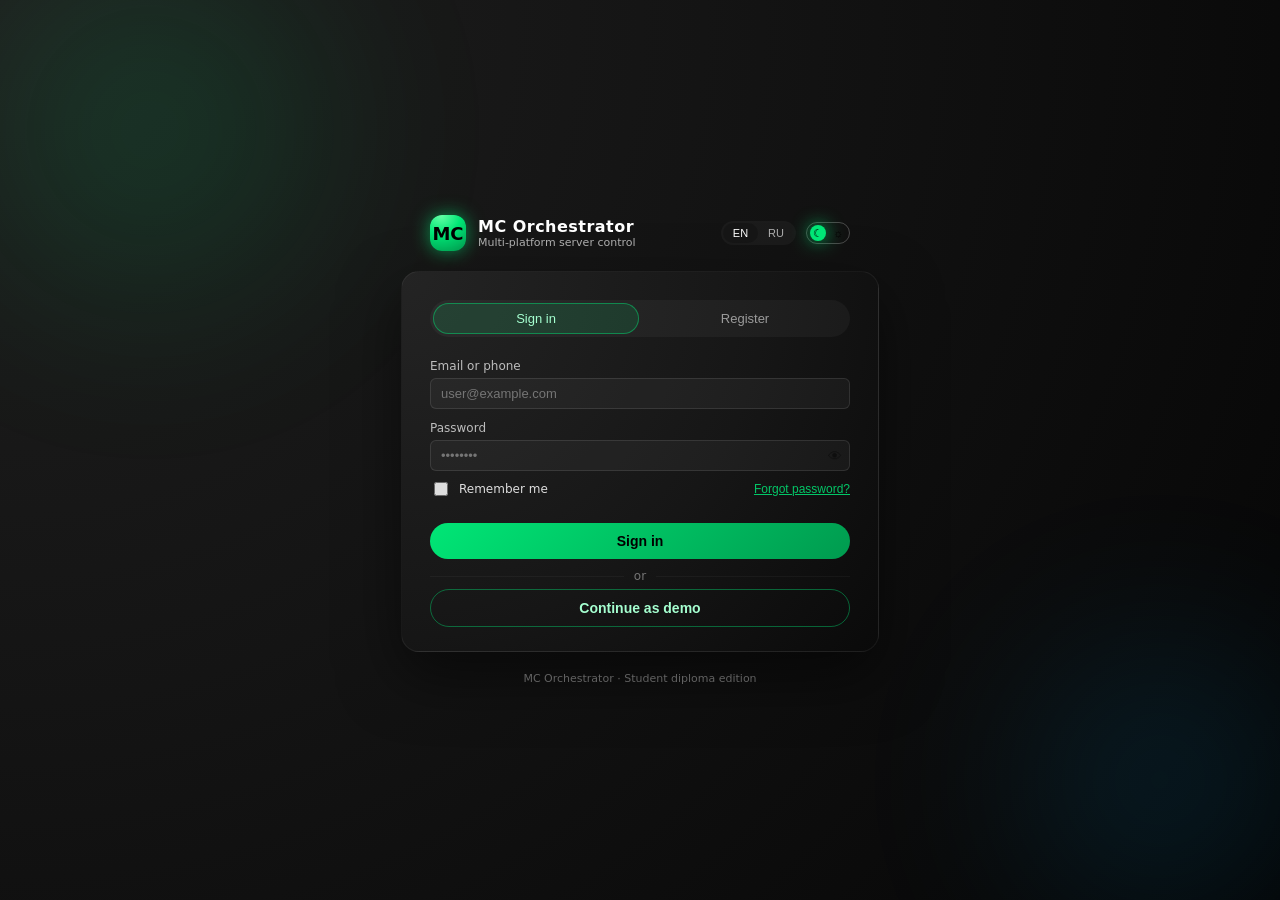
==== auth.html @ 7a01613b "upd" ====
<!DOCTYPE html>
<html lang="en">
<head>
  <meta charset="UTF-8" />
  <title>MC Orchestrator — Auth</title>
  <link rel="stylesheet" href="assets/css/styles.css" />
  <link rel="stylesheet" href="assets/css/auth.css" />
</head>
<body data-theme="dark">

  <div class="auth-bg">
    <div class="auth-glow auth-glow--1"></div>
    <div class="auth-glow auth-glow--2"></div>
  </div>

  <div class="auth-shell">

    <!-- Header -->
    <div class="auth-header">
      <div class="logo-pill">MC</div>
      <div>
        <div class="project-name">MC Orchestrator</div>
        <div class="project-subtitle">Multi-platform server control</div>
      </div>
      <div class="auth-header-actions">
        <div class="lang-toggle">
          <button class="lang-btn active" data-lang-select="en">EN</button>
          <button class="lang-btn" data-lang-select="ru">RU</button>
        </div>
        <button class="theme-switch" id="themeSwitch" type="button">
          <div class="theme-thumb"></div>
          <div class="theme-icons"><span>☾</span><span>☼</span></div>
        </button>
      </div>
    </div>

    <!-- Card -->
    <div class="auth-card">

      <!-- Tabs -->
      <div class="auth-tabs">
        <button class="auth-tab active" data-tab="login" data-i18n="auth.login">Sign in</button>
        <button class="auth-tab" data-tab="register" data-i18n="auth.register">Register</button>
      </div>

      <!-- LOGIN -->
      <div class="auth-form active" id="tab-login">
        <div class="form-group">
          <label data-i18n="auth.emailOrPhone">Email or phone</label>
          <input id="l-identity" type="text" placeholder="user@example.com" autocomplete="username" />
        </div>
        <div class="form-group">
          <label data-i18n="auth.password">Password</label>
          <div class="input-eye-wrap">
            <input id="l-password" type="password" placeholder="••••••••" autocomplete="current-password" />
            <button class="eye-btn" type="button" data-target="l-password" style="opacity:0.45">👁</button>
          </div>
        </div>
        <div class="auth-row">
          <label class="check-option">
            <input type="checkbox" id="l-remember" />
            <span data-i18n="auth.rememberMe">Remember me</span>
          </label>
          <button class="auth-link" id="btn-forgot" data-i18n="auth.forgot">Forgot password?</button>
        </div>
        <button class="btn-auth" id="btn-login" data-i18n="auth.signIn">Sign in</button>
        <div class="auth-divider"><span data-i18n="auth.or">or</span></div>
        <button class="btn-auth btn-auth--outline" id="btn-demo" data-i18n="auth.demo">Continue as demo</button>
      </div>

      <!-- REGISTER -->
      <div class="auth-form" id="tab-register">
        <div class="auth-method-toggle">
          <button class="method-btn active" data-method="email" data-i18n="auth.byEmail">Email</button>
          <button class="method-btn" data-method="phone" data-i18n="auth.byPhone">Phone</button>
        </div>

        <div class="form-group" id="reg-email-group">
          <label data-i18n="auth.email">Email</label>
          <input id="r-email" type="email" placeholder="user@example.com" />
        </div>
        <div class="form-group" id="reg-phone-group" style="display:none">
          <label data-i18n="auth.phone">Phone number</label>
          <div class="phone-wrap">
            <select id="r-phone-code">
              <option value="+7">🇷🇺 +7</option>
              <option value="+1">🇺🇸 +1</option>
              <option value="+49">🇩🇪 +49</option>
              <option value="+44">🇬🇧 +44</option>
              <option value="+380">🇺🇦 +380</option>
            </select>
            <input id="r-phone" type="tel" placeholder="999 123 45 67" />
          </div>
        </div>

        <div class="form-group">
          <label data-i18n="auth.username">Username</label>
          <input id="r-username" type="text" placeholder="admin" />
        </div>
        <div class="form-group">
          <label data-i18n="auth.password">Password</label>
          <div class="input-eye-wrap">
            <input id="r-password" type="password" placeholder="••••••••" />
            <button class="eye-btn" type="button" data-target="r-password" style="opacity:0.45">👁</button>
          </div>
          <div class="password-strength" id="pwd-strength">
            <div class="strength-bar"><div class="strength-fill" id="strength-fill"></div></div>
            <span class="strength-label" id="strength-label"></span>
          </div>
        </div>
        <div class="form-group">
          <label data-i18n="auth.confirmPassword">Confirm password</label>
          <div class="input-eye-wrap">
            <input id="r-password2" type="password" placeholder="••••••••" />
            <button class="eye-btn" type="button" data-target="r-password2" style="opacity:0.45">👁</button>
          </div>
        </div>

        <button class="btn-auth" id="btn-send-code" data-i18n="auth.sendCode">Send confirmation code</button>
      </div>

      <!-- CONFIRM CODE (step 2) -->
      <div class="auth-form" id="tab-confirm">
        <div class="confirm-icon">✉️</div>
        <div class="confirm-hint" id="confirm-hint-text"></div>
        <div class="code-inputs" id="code-inputs">
          <input class="code-cell" type="text" maxlength="1" />
          <input class="code-cell" type="text" maxlength="1" />
          <input class="code-cell" type="text" maxlength="1" />
          <input class="code-cell" type="text" maxlength="1" />
          <input class="code-cell" type="text" maxlength="1" />
          <input class="code-cell" type="text" maxlength="1" />
        </div>
        <button class="btn-auth" id="btn-verify" data-i18n="auth.verify">Confirm</button>
        <div class="resend-row">
          <span class="resend-timer" id="resend-timer"></span>
          <button class="auth-link" id="btn-resend" style="display:none" data-i18n="auth.resend">Resend code</button>
        </div>
        <button class="auth-link" id="btn-back-register" data-i18n="auth.back">← Back</button>
      </div>

      <!-- FORGOT PASSWORD -->
      <div class="auth-form" id="tab-forgot">
        <div class="form-group">
          <label data-i18n="auth.emailOrPhone">Email or phone</label>
          <input id="f-identity" type="text" placeholder="user@example.com" />
        </div>
        <button class="btn-auth" id="btn-reset" data-i18n="auth.sendReset">Send reset link</button>
        <button class="auth-link" id="btn-back-login" data-i18n="auth.back">← Back</button>
      </div>

    </div>

    <div class="auth-footer" data-i18n="auth.footer">MC Orchestrator · Student diploma edition</div>
  </div>

  <div id="toast-container"></div>

  <script src="assets/js/i18n.js"></script>
  <script src="assets/js/toast.js"></script>
  <script src="assets/js/auth.js"></script>
</body>
</html>
---- assets/css/styles.css ----
:root {
  --dark-bg: #141414;
  --dark-bg-secondary: #222222;
  --dark-bg-tertiary: #333333;
  --dark-text: #ffffff;
  --dark-text-secondary: #bbbbbb;
  --accent-green: #00e676;
  --light-bg: #f5f5f5;
  --light-bg-secondary: #ffffff;
  --light-bg-tertiary: #eeeeee;
  --light-text: #1a1a1a;
  --light-text-secondary: #666666;
  --radius-lg: 14px;
  --radius-md: 10px;
  --radius-sm: 6px;
  --shadow-soft: 0 18px 45px rgba(0,0,0,0.35);
  --transition-fast: 0.18s ease-out;
}

body[data-theme="dark"] {
  background: radial-gradient(circle at top left, #1f1f1f 0, #141414 45%, #050505 100%);
  color: var(--dark-text);
}
body[data-theme="light"] {
  background: radial-gradient(circle at top left, #ffffff 0, #f5f5f5 50%, #e4e4e4 100%);
  color: var(--light-text);
}
body {
  margin: 0;
  font-family: system-ui, -apple-system, BlinkMacSystemFont, "Segoe UI", sans-serif;
  min-height: 100vh;
  display: flex;
}

.app-shell { display: flex; width: 100%; min-height: 100vh; }

.sidebar {
  width: 260px; flex-shrink: 0;
  backdrop-filter: blur(18px);
  border-right: 1px solid rgba(255,255,255,0.06);
  display: flex; flex-direction: column;
}
body[data-theme="dark"] .sidebar { background: linear-gradient(180deg, rgba(20,20,20,0.96), rgba(8,8,8,0.98)); }
body[data-theme="light"] .sidebar { background: linear-gradient(180deg, #ffffff, #f5f5f5); border-right-color: rgba(0,0,0,0.06); }

.sidebar-header { padding: 18px 22px; display: flex; align-items: center; gap: 12px; }
.logo-pill {
  width: 36px; height: 36px; border-radius: 12px;
  display: inline-flex; align-items: center; justify-content: center;
  background: radial-gradient(circle at 30% 0, #66ffa6 0, var(--accent-green) 45%, #009b4f 100%);
  box-shadow: 0 0 18px rgba(0,230,118,0.6);
  color: #000; font-weight: 800; font-size: 18px;
}
.project-name { font-weight: 600; font-size: 16px; letter-spacing: 0.03em; }
.project-subtitle { font-size: 11px; opacity: 0.65; }

.sidebar-nav { padding: 6px 10px 16px; flex: 1; overflow-y: auto; }
.nav-section-title { font-size: 11px; text-transform: uppercase; opacity: 0.5; padding: 8px 10px; }
.nav-list { list-style: none; padding: 0; margin: 0; }
.nav-item { margin-bottom: 4px; }
.nav-link {
  display: flex; align-items: center; gap: 10px;
  padding: 9px 10px; border-radius: 999px;
  border: 1px solid transparent; font-size: 13px;
  text-decoration: none; cursor: pointer; background: transparent;
  width: 100%;
  transition: background var(--transition-fast), border-color var(--transition-fast), transform var(--transition-fast);
}
body[data-theme="dark"] .nav-link { color: var(--dark-text-secondary); }
body[data-theme="light"] .nav-link { color: var(--light-text-secondary); }
.nav-link-icon {
  width: 22px; height: 22px; border-radius: 999px;
  display: inline-flex; align-items: center; justify-content: center; font-size: 13px;
}
body[data-theme="dark"] .nav-link-icon { background: rgba(255,255,255,0.05); }
body[data-theme="light"] .nav-link-icon { background: rgba(0,0,0,0.04); }
.nav-link:hover { transform: translateY(-1px); border-color: rgba(255,255,255,0.08); }
body[data-theme="light"] .nav-link:hover { border-color: rgba(0,0,0,0.08); }
.nav-link.active {
  background: rgba(0,230,118,0.08); border-color: rgba(0,230,118,0.55);
  box-shadow: 0 0 22px rgba(0,230,118,0.28); color: #eafff4;
}
.nav-link.active .nav-link-icon {
  background: radial-gradient(circle at 30% 0, #66ffa6 0, var(--accent-green) 70%);
  color: #000;
}

.sidebar-footer { padding: 10px 16px 16px; border-top: 1px solid rgba(255,255,255,0.04); }
body[data-theme="light"] .sidebar-footer { border-top-color: rgba(0,0,0,0.05); }
.sidebar-badge {
  font-size: 11px; padding: 4px 9px; border-radius: 999px;
  border: 1px solid rgba(255,255,255,0.08);
  display: inline-flex; align-items: center; gap: 6px; opacity: 0.85;
}
.sidebar-badge-dot {
  width: 8px; height: 8px; border-radius: 999px;
  background: var(--accent-green); box-shadow: 0 0 10px rgba(0,230,118,0.8);
}

.main-panel { flex: 1; display: flex; flex-direction: column; padding: 16px 20px; }

.topbar { display: flex; align-items: center; justify-content: space-between; gap: 14px; margin-bottom: 16px; }
.topbar-left { display: flex; flex-direction: column; gap: 4px; }
.topbar-title { font-size: 20px; font-weight: 600; }
.topbar-subtitle { font-size: 13px; opacity: 0.6; }
.topbar-actions { display: flex; align-items: center; gap: 10px; }

.chip { font-size: 12px; border-radius: 999px; padding: 4px 10px; border: 1px solid rgba(255,255,255,0.08); opacity: 0.8; }
body[data-theme="light"] .chip { border-color: rgba(0,0,0,0.08); }

.toggle-group { display: flex; align-items: center; gap: 8px; }
.lang-toggle { display: inline-flex; border-radius: 999px; padding: 2px; background: rgba(255,255,255,0.04); }
body[data-theme="light"] .lang-toggle { background: rgba(0,0,0,0.04); }
.lang-btn {
  border: none; background: transparent; border-radius: 999px;
  padding: 4px 10px; font-size: 11px; cursor: pointer;
  opacity: 0.65; transition: background var(--transition-fast), opacity var(--transition-fast), color var(--transition-fast);
}
.lang-btn.active { background: rgba(0,0,0,0.18); opacity: 1; color: #ffffff; }
body[data-theme="light"] .lang-btn.active { background: #ffffff; color: #000000; }

.theme-switch {
  position: relative; width: 44px; height: 22px; border-radius: 999px;
  border: 1px solid rgba(255,255,255,0.24); cursor: pointer;
  display: inline-flex; align-items: center; padding: 3px; background: transparent;
}
body[data-theme="light"] .theme-switch { border-color: rgba(0,0,0,0.18); }
.theme-thumb {
  width: 16px; height: 16px; border-radius: 999px;
  background: var(--accent-green); box-shadow: 0 0 18px rgba(0,230,118,0.9);
  transform: translateX(0); transition: transform var(--transition-fast);
}
body[data-theme="light"] .theme-thumb { transform: translateX(18px); }
.theme-icons {
  position: absolute; inset: 0;
  display: flex; justify-content: space-between; align-items: center;
  padding-inline: 6px; font-size: 11px; pointer-events: none;
}

.content { flex: 1; display: flex; flex-direction: column; gap: 16px; }

.view { display: none; }
.view.active { display: block; }

.card-grid { display: grid; grid-template-columns: repeat(auto-fit, minmax(220px, 1fr)); gap: 14px; }
.card {
  border-radius: var(--radius-lg); padding: 14px 14px 12px;
  box-shadow: var(--shadow-soft); position: relative; overflow: hidden;
}
body[data-theme="dark"] .card {
  background: radial-gradient(circle at top left, #262626 0, #141414 60%, #080808 100%);
  border: 1px solid rgba(255,255,255,0.03);
}
body[data-theme="light"] .card { background: #ffffff; border: 1px solid rgba(0,0,0,0.06); }

.card-header { display: flex; align-items: center; justify-content: space-between; margin-bottom: 6px; }
.card-title { font-size: 13px; opacity: 0.85; }
.card-kpi { font-size: 22px; font-weight: 600; }
.card-kpi-sub { font-size: 11px; opacity: 0.65; }
.card-footer { margin-top: 8px; font-size: 11px; opacity: 0.6; }

.badge-pill {
  font-size: 11px; border-radius: 999px; padding: 2px 8px;
  background: rgba(0,230,118,0.12); border: 1px solid rgba(0,230,118,0.6); color: #a5ffd0;
  cursor: pointer;
}
.badge-pill:hover { background: rgba(0,230,118,0.22); }

.table-card { margin-top: 4px; }
.table { width: 100%; border-collapse: collapse; font-size: 12px; }
.table th, .table td { padding: 7px 6px; text-align: left; }
.table th { opacity: 0.7; font-weight: 500; border-bottom: 1px solid rgba(255,255,255,0.08); }
body[data-theme="light"] .table th { border-bottom-color: rgba(0,0,0,0.06); }
.table tr:nth-child(even) { background: rgba(255,255,255,0.03); }
body[data-theme="light"] .table tr:nth-child(even) { background: rgba(0,0,0,0.02); }

.status-pill { display: inline-flex; align-items: center; gap: 6px; padding: 2px 8px; border-radius: 999px; font-size: 11px; }
.status-online { background: rgba(0,230,118,0.16); color: #caffea; }
.status-offline { background: rgba(255,255,255,0.04); opacity: 0.7; }

.action-btn {
  border: 1px solid transparent; border-radius: 999px;
  padding: 3px 10px; font-size: 11px; cursor: pointer;
  transition: background var(--transition-fast), transform var(--transition-fast);
  margin-right: 4px;
}
.action-btn:hover { transform: translateY(-1px); }
.action-btn--start  { background: rgba(0,230,118,0.12); border-color: rgba(0,230,118,0.5); color: #a5ffd0; }
.action-btn--start:hover { background: rgba(0,230,118,0.24); }
.action-btn--stop   { background: rgba(255,80,80,0.12); border-color: rgba(255,80,80,0.5); color: #ffb3b3; }
.action-btn--stop:hover { background: rgba(255,80,80,0.24); }
.action-btn--backup { background: rgba(255,255,255,0.04); border-color: rgba(255,255,255,0.12); }
body[data-theme="dark"] .action-btn--backup { color: #bbbbbb; }
body[data-theme="light"] .action-btn--backup { color: #555555; border-color: rgba(0,0,0,0.12); }
.action-btn:disabled { opacity: 0.4; cursor: not-allowed; }

/* Modal */
.modal-overlay {
  display: none; position: fixed; inset: 0;
  background: rgba(0,0,0,0.6); backdrop-filter: blur(4px);
  align-items: center; justify-content: center; z-index: 100;
}
.modal-overlay.active { display: flex; }
.modal {
  width: 360px; border-radius: var(--radius-lg);
  padding: 22px 24px; box-shadow: var(--shadow-soft);
}
body[data-theme="dark"] .modal { background: #1c1c1c; border: 1px solid rgba(255,255,255,0.07); color: #fff; }
body[data-theme="light"] .modal { background: #ffffff; border: 1px solid rgba(0,0,0,0.08); color: #1a1a1a; }
.modal-title { font-size: 16px; font-weight: 600; margin-bottom: 16px; }
.form-group { display: flex; flex-direction: column; gap: 5px; margin-bottom: 12px; }
.form-group label { font-size: 12px; opacity: 0.7; }
.form-group input, .form-group select {
  border-radius: var(--radius-sm); border: 1px solid rgba(255,255,255,0.1);
  background: rgba(255,255,255,0.04); color: inherit;
  padding: 7px 10px; font-size: 13px; outline: none;
  transition: border-color var(--transition-fast);
}
body[data-theme="light"] .form-group input,
body[data-theme="light"] .form-group select {
  background: #f5f5f5; border-color: rgba(0,0,0,0.1); color: #1a1a1a;
}
.form-group input:focus, .form-group select:focus { border-color: var(--accent-green); }
.modal-actions { display: flex; justify-content: flex-end; gap: 8px; margin-top: 16px; }
.btn-cancel {
  border: 1px solid rgba(255,255,255,0.1); background: transparent;
  border-radius: 999px; padding: 6px 16px; font-size: 12px; cursor: pointer; color: inherit;
}
body[data-theme="light"] .btn-cancel { border-color: rgba(0,0,0,0.1); }
.btn-create {
  border: none; background: var(--accent-green); color: #000;
  border-radius: 999px; padding: 6px 16px; font-size: 12px; cursor: pointer; font-weight: 600;
  transition: opacity var(--transition-fast);
}
.btn-create:hover { opacity: 0.85; }
.btn-create:disabled { opacity: 0.4; cursor: not-allowed; }

/* Toast */
#toast-container {
  position: fixed; bottom: 22px; right: 22px;
  display: flex; flex-direction: column; gap: 8px; z-index: 200;
}
.toast {
  display: flex; align-items: center; gap: 8px;
  padding: 10px 16px; border-radius: var(--radius-md);
  font-size: 13px; box-shadow: 0 4px 20px rgba(0,0,0,0.4);
  opacity: 0; transform: translateY(10px);
  transition: opacity 0.22s ease, transform 0.22s ease;
  min-width: 220px;
}
.toast--visible { opacity: 1; transform: translateY(0); }
.toast--success { background: rgba(0,230,118,0.15); border: 1px solid rgba(0,230,118,0.5); color: #caffea; }
.toast--info    { background: rgba(80,160,255,0.15); border: 1px solid rgba(80,160,255,0.5); color: #b3d4ff; }
.toast--error   { background: rgba(255,80,80,0.15);  border: 1px solid rgba(255,80,80,0.5);  color: #ffb3b3; }
.toast-icon { font-size: 14px; }

@media (max-width: 860px) {
  .sidebar { display: none; }
  .main-panel { padding: 12px; }
}

body[data-theme="dark"] .action-btn--start,
body[data-theme="dark"] .action-btn--stop,
body[data-theme="dark"] .action-btn--backup,
body[data-theme="dark"] .badge-pill,
body[data-theme="dark"] .status-pill,
body[data-theme="dark"] .lang-btn {
  color: #ffffff;
}

body[data-theme="light"] .action-btn--start,
body[data-theme="light"] .action-btn--stop,
body[data-theme="light"] .action-btn--backup,
body[data-theme="light"] .badge-pill,
body[data-theme="light"] .status-pill,
body[data-theme="light"] .lang-btn {
  color: #1a1a1a;
}

body[data-theme="light"] .status-online {
  color: #007a3d;
}

body[data-theme="light"] .action-btn--start {
  color: #007a3d;
}

body[data-theme="light"] .action-btn--stop {
  color: #cc2200;
}

/* Modal wide */
.modal--wide { width: 480px; max-height: 88vh; overflow-y: auto; }

.form-row { display: grid; grid-template-columns: 1fr 1fr; gap: 10px; }

.form-section-title {
  font-size: 11px; text-transform: uppercase; opacity: 0.5;
  margin-bottom: 8px; margin-top: 2px; letter-spacing: 0.06em;
}

.deploy-fields {
  border-radius: var(--radius-md);
  border: 1px solid rgba(255,255,255,0.06);
  padding: 12px 12px 4px;
  margin-bottom: 12px;
}
body[data-theme="light"] .deploy-fields { border-color: rgba(0,0,0,0.07); }

/* Radio group */
.radio-group { display: flex; gap: 12px; }
.radio-option {
  display: flex; align-items: center; gap: 6px;
  font-size: 13px; cursor: pointer; opacity: 0.85;
}
.radio-option input[type="radio"] { accent-color: var(--accent-green); cursor: pointer; }

/* Dropzone */
.dropzone {
  border: 1px dashed rgba(0,230,118,0.35);
  border-radius: var(--radius-md);
  padding: 16px 12px;
  display: flex; flex-direction: column; align-items: center; gap: 6px;
  cursor: pointer; transition: background var(--transition-fast), border-color var(--transition-fast);
  text-align: center;
}
.dropzone:hover { background: rgba(0,230,118,0.04); border-color: rgba(0,230,118,0.6); }
.dropzone--active { background: rgba(0,230,118,0.08); border-color: var(--accent-green); }
.dropzone-icon { font-size: 22px; }
.dropzone-text { font-size: 12px; opacity: 0.6; }
.dropzone-filename { font-size: 12px; color: var(--accent-green); min-height: 16px; }

/* Convenience toggles */
.toggle-checks { display: flex; flex-direction: column; gap: 6px; margin-top: 4px; }

.check-option {
  display: flex; align-items: center; gap: 8px;
  font-size: 12px; cursor: pointer; opacity: 0.85;
}
.check-option input[type="checkbox"] { accent-color: var(--accent-green); cursor: pointer; width: 14px; height: 14px; }

.form-subrow {
  display: flex; align-items: center; gap: 10px;
  padding-left: 22px; margin-top: -2px;
}
.form-subrow label { font-size: 12px; opacity: 0.65; white-space: nowrap; }
.form-subrow input {
  width: 70px; border-radius: var(--radius-sm);
  border: 1px solid rgba(255,255,255,0.1);
  background: rgba(255,255,255,0.04); color: inherit;
  padding: 4px 8px; font-size: 12px; outline: none;
}
body[data-theme="light"] .form-subrow input {
  background: #f5f5f5; border-color: rgba(0,0,0,0.1); color: #1a1a1a;
}
.form-subrow input:focus { border-color: var(--accent-green); }

/* Custom scrollbar */
* {
  scrollbar-width: thin;
  scrollbar-color: rgba(0,230,118,0.45) transparent;
}
*::-webkit-scrollbar { width: 6px; height: 6px; }
*::-webkit-scrollbar-track { background: transparent; }
*::-webkit-scrollbar-thumb {
  background: rgba(0,230,118,0.45);
  border-radius: 999px;
}
*::-webkit-scrollbar-thumb:hover { background: rgba(0,230,118,0.75); }

body[data-theme="light"] * {
  scrollbar-color: rgba(0,150,80,0.35) transparent;
}
body[data-theme="light"] *::-webkit-scrollbar-thumb {
  background: rgba(0,150,80,0.35);
}
body[data-theme="light"] *::-webkit-scrollbar-thumb:hover {
  background: rgba(0,150,80,0.65);
}
* {
  scrollbar-width: thin;
  scrollbar-color: rgba(0,230,118,0.45) transparent;
}
*::-webkit-scrollbar { width: 6px; height: 6px; }
*::-webkit-scrollbar-track { background: transparent; }
*::-webkit-scrollbar-thumb {
  background: rgba(0,230,118,0.45);
  border-radius: 999px;
}
*::-webkit-scrollbar-thumb:hover { background: rgba(0,230,118,0.75); }

body[data-theme="light"] * {
  scrollbar-color: rgba(0,150,80,0.35) transparent;
}
body[data-theme="light"] *::-webkit-scrollbar-thumb {
  background: rgba(0,150,80,0.35);
}
body[data-theme="light"] *::-webkit-scrollbar-thumb:hover {
  background: rgba(0,150,80,0.65);
}

/* Custom Select */
.csel-wrapper {
  position: relative;
  width: 100%;
}

.csel-trigger {
  width: 100%;
  box-sizing: border-box;
  border-radius: var(--radius-sm);
  padding: 7px 32px 7px 10px;
  font-size: 13px;
  cursor: pointer;
  outline: none;
  transition: border-color var(--transition-fast);
  user-select: none;
  background-image: url("data:image/svg+xml,%3Csvg xmlns='http://www.w3.org/2000/svg' width='12' height='12' viewBox='0 0 12 12'%3E%3Cpath fill='%2300e676' d='M6 8L1 3h10z'/%3E%3C/svg%3E");
  background-repeat: no-repeat;
  background-position: right 10px center;
}

body[data-theme="dark"] .csel-trigger {
  background-color: #1e1e1e;
  border: 1px solid rgba(255,255,255,0.12);
  color: #ffffff;
}

body[data-theme="light"] .csel-trigger {
  background-color: #f0f0f0;
  border: 1px solid rgba(0,0,0,0.12);
  color: #1a1a1a;
  background-image: url("data:image/svg+xml,%3Csvg xmlns='http://www.w3.org/2000/svg' width='12' height='12' viewBox='0 0 12 12'%3E%3Cpath fill='%23009b4f' d='M6 8L1 3h10z'/%3E%3C/svg%3E");
}

.csel-trigger:hover { border-color: var(--accent-green); }

.csel-dropdown {
  display: none;
  position: absolute;
  top: calc(100% + 4px);
  left: 0; right: 0;
  border-radius: var(--radius-md);
  z-index: 300;
  box-shadow: 0 8px 28px rgba(0,0,0,0.4);
  max-height: 200px;
  overflow-y: auto;
}

.csel-dropdown.open { display: block; }

body[data-theme="dark"] .csel-dropdown {
  background: #222222;
  border: 1px solid rgba(255,255,255,0.08);
}

body[data-theme="light"] .csel-dropdown {
  background: #ffffff;
  border: 1px solid rgba(0,0,0,0.1);
}

.csel-option {
  padding: 8px 12px;
  font-size: 13px;
  cursor: pointer;
  transition: background var(--transition-fast);
}

body[data-theme="dark"] .csel-option { color: #dddddd; }
body[data-theme="light"] .csel-option { color: #1a1a1a; }

body[data-theme="dark"] .csel-option:hover { background: rgba(255,255,255,0.06); }
body[data-theme="light"] .csel-option:hover { background: rgba(0,0,0,0.05); }

.csel-option.selected {
  color: var(--accent-green);
  background: rgba(0,230,118,0.08);
}

/* Logout button */
.sidebar-logout {
  display: flex; align-items: center; gap: 8px;
  width: 100%; margin-top: 8px;
  padding: 8px 10px; border-radius: 999px;
  border: 1px solid rgba(255,80,80,0.25);
  background: rgba(255,80,80,0.06);
  color: #ff8a80; font-size: 13px;
  cursor: pointer;
  transition: background var(--transition-fast), border-color var(--transition-fast), transform var(--transition-fast);
}
.sidebar-logout:hover {
  background: rgba(255,80,80,0.14);
  border-color: rgba(255,80,80,0.5);
  transform: translateY(-1px);
}
body[data-theme="light"] .sidebar-logout {
  color: #cc2200;
  border-color: rgba(204,34,0,0.2);
  background: rgba(204,34,0,0.05);
}
body[data-theme="light"] .sidebar-logout:hover {
  background: rgba(204,34,0,0.1);
  border-color: rgba(204,34,0,0.4);
}
.sidebar-logout-icon { font-size: 15px; }

/* Nodes view */
.status-connecting {
  background: rgba(255,200,0,0.14);
  color: #ffe57f;
}
code.ip-code {
  font-family: monospace; font-size: 12px;
  padding: 2px 6px; border-radius: 4px;
}
body[data-theme="dark"]  code.ip-code { background: rgba(255,255,255,0.06); color: #a5ffd0; }
body[data-theme="light"] code.ip-code { background: rgba(0,0,0,0.05);       color: #007a3d; }

/* IP reveal */
.ip-masked {
  display: inline-flex; align-items: center; gap: 6px;
  font-family: monospace; font-size: 12px;
  cursor: pointer;
  padding: 3px 6px; border-radius: 6px;
  margin-left: -6px;
  transition: background 0.15s;
}
body[data-theme="dark"]  .ip-masked:hover { background: rgba(255,255,255,0.06); }
body[data-theme="light"] .ip-masked:hover { background: rgba(0,0,0,0.05); }

.ip-dots { opacity: 0.4; letter-spacing: 2px; }
.ip-value {
  padding: 2px 6px; border-radius: 4px;
}
body[data-theme="dark"]  .ip-value { background: rgba(255,255,255,0.06); color: #a5ffd0; }
body[data-theme="light"] .ip-value { background: rgba(0,0,0,0.05); color: #007a3d; }
.ip-reveal-btn {
  background: transparent; border: none; cursor: pointer;
  font-size: 13px; opacity: 0.45; padding: 0; line-height: 1;
  transition: opacity 0.15s;
}
.ip-reveal-btn:hover { opacity: 1; }
---- assets/css/auth.css ----
.auth-bg {
  position: fixed; inset: 0; z-index: 0; pointer-events: none; overflow: hidden;
}
.auth-glow {
  position: absolute; border-radius: 50%; filter: blur(90px); opacity: 0.18;
}
.auth-glow--1 {
  width: 500px; height: 500px; top: -120px; left: -100px;
  background: radial-gradient(circle, #00e676, transparent 70%);
}
.auth-glow--2 {
  width: 400px; height: 400px; bottom: -80px; right: -80px;
  background: radial-gradient(circle, #00b0ff, transparent 70%);
}

.auth-shell {
  position: relative; z-index: 1;
  min-height: 100vh;
  display: flex; flex-direction: column;
  align-items: center; justify-content: center;
  padding: 24px 16px;
  gap: 20px;
}

.auth-header {
  display: flex; align-items: center; gap: 12px;
  width: 100%; max-width: 420px;
}
.auth-header-actions { margin-left: auto; display: flex; align-items: center; gap: 10px; }

.auth-card {
  width: 100%; max-width: 420px;
  border-radius: 18px;
  padding: 28px 28px 24px;
  box-shadow: 0 24px 60px rgba(0,0,0,0.5);
}
body[data-theme="dark"] .auth-card {
  background: radial-gradient(circle at top left, #242424 0, #161616 60%, #0a0a0a 100%);
  border: 1px solid rgba(255,255,255,0.06);
}
body[data-theme="light"] .auth-card {
  background: #ffffff;
  border: 1px solid rgba(0,0,0,0.07);
}

/* Tabs */
.auth-tabs {
  display: flex; gap: 4px;
  background: rgba(255,255,255,0.04);
  border-radius: 999px; padding: 3px;
  margin-bottom: 22px;
}
body[data-theme="light"] .auth-tabs { background: rgba(0,0,0,0.04); }

.auth-tab {
  flex: 1; border: none; background: transparent;
  border-radius: 999px; padding: 7px 14px;
  font-size: 13px; cursor: pointer; color: inherit;
  opacity: 0.55; transition: background 0.18s, opacity 0.18s;
}
.auth-tab.active {
  opacity: 1;
  background: rgba(0,230,118,0.12);
  border: 1px solid rgba(0,230,118,0.45);
  color: #a5ffd0;
}
body[data-theme="light"] .auth-tab.active { color: #007a3d; }

/* Forms */
.auth-form { display: none; flex-direction: column; gap: 0; }
.auth-form.active { display: flex; flex-direction: column; }

/* Method toggle (email / phone) */
.auth-method-toggle {
  display: flex; gap: 4px; margin-bottom: 16px;
  background: rgba(255,255,255,0.04); border-radius: 999px; padding: 3px;
}
body[data-theme="light"] .auth-method-toggle { background: rgba(0,0,0,0.04); }

.method-btn {
  flex: 1; border: none; background: transparent; border-radius: 999px;
  padding: 5px 10px; font-size: 12px; cursor: pointer; color: inherit;
  opacity: 0.55; transition: background 0.18s, opacity 0.18s;
}
.method-btn.active {
  opacity: 1; background: rgba(0,230,118,0.1);
  border: 1px solid rgba(0,230,118,0.4); color: #a5ffd0;
}
body[data-theme="light"] .method-btn.active { color: #007a3d; }

/* Phone row */
.phone-wrap { display: flex; gap: 8px; }

.phone-wrap select {
  width: 110px; flex-shrink: 0;
  border-radius: var(--radius-sm);
  padding: 7px 8px; font-size: 13px; outline: none;
  cursor: pointer; appearance: none; -webkit-appearance: none;
}

body[data-theme="dark"] .phone-wrap select {
  background-color: #1e1e1e;
  border: 1px solid rgba(255,255,255,0.12);
  color: #ffffff;
}

body[data-theme="light"] .phone-wrap select {
  background-color: #f0f0f0;
  border: 1px solid rgba(0,0,0,0.12);
  color: #1a1a1a;
}

body[data-theme="dark"] .phone-wrap select option {
  background-color: #1e1e1e;
  color: #ffffff;
}

body[data-theme="light"] .phone-wrap select option {
  background-color: #ffffff;
  color: #1a1a1a;
}

.phone-wrap input { flex: 1; }

/* Eye button */
.input-eye-wrap { position: relative; }
.input-eye-wrap input { width: 100%; box-sizing: border-box; padding-right: 36px; }
.eye-btn {
  position: absolute; right: 8px; top: 50%; transform: translateY(-50%);
  background: transparent; border: none; cursor: pointer;
  font-size: 14px; opacity: 0.5; padding: 0; line-height: 1;
}
.eye-btn:hover { opacity: 1; }

/* Password strength */
.password-strength { display: flex; align-items: center; gap: 8px; margin-top: 5px; }
.strength-bar {
  flex: 1; height: 3px; border-radius: 999px;
  background: rgba(255,255,255,0.08);
}
body[data-theme="light"] .strength-bar { background: rgba(0,0,0,0.08); }
.strength-fill {
  height: 100%; border-radius: 999px; width: 0;
  transition: width 0.3s ease, background 0.3s ease;
}
.strength-label { font-size: 11px; opacity: 0.65; min-width: 50px; }

/* Auth row */
.auth-row {
  display: flex; align-items: center; justify-content: space-between;
  margin-bottom: 14px; margin-top: -4px;
}

/* Buttons */
.btn-auth {
  width: 100%; border: none; border-radius: 999px;
  padding: 10px; font-size: 14px; font-weight: 600;
  cursor: pointer; margin-top: 10px;
  transition: opacity 0.18s, transform 0.18s;
}
.btn-auth:hover { opacity: 0.88; transform: translateY(-1px); }
.btn-auth:disabled { opacity: 0.4; cursor: not-allowed; transform: none; }

.btn-auth:not(.btn-auth--outline) {
  background: linear-gradient(135deg, #00e676, #009b4f);
  color: #000;
}
.btn-auth--outline {
  background: transparent;
  border: 1px solid rgba(0,230,118,0.4);
  color: #a5ffd0; margin-top: 6px;
}
body[data-theme="light"] .btn-auth--outline { color: #007a3d; }
.btn-auth--outline:hover { background: rgba(0,230,118,0.06); }

/* Divider */
.auth-divider {
  display: flex; align-items: center; gap: 10px;
  margin: 10px 0 0; font-size: 12px; opacity: 0.4;
}
.auth-divider::before, .auth-divider::after {
  content: ""; flex: 1; height: 1px;
  background: rgba(255,255,255,0.1);
}
body[data-theme="light"] .auth-divider::before,
body[data-theme="light"] .auth-divider::after { background: rgba(0,0,0,0.08); }

/* Auth link */
.auth-link {
  background: transparent; border: none; cursor: pointer;
  font-size: 12px; color: var(--accent-green); padding: 0;
  text-decoration: underline; opacity: 0.85;
}
.auth-link:hover { opacity: 1; }

/* Confirm code */
.confirm-icon { font-size: 38px; text-align: center; margin-bottom: 8px; }
.confirm-hint {
  font-size: 13px; text-align: center; opacity: 0.65;
  margin-bottom: 18px; line-height: 1.5;
}

.code-inputs {
  display: flex; gap: 8px; justify-content: center;
  margin-bottom: 16px;
}
.code-cell {
  width: 44px; height: 52px;
  border-radius: var(--radius-md);
  text-align: center; font-size: 20px; font-weight: 700;
  outline: none; transition: border-color 0.18s;
  caret-color: var(--accent-green);
}
body[data-theme="dark"] .code-cell {
  background: #1e1e1e; border: 1px solid rgba(255,255,255,0.1); color: #fff;
}
body[data-theme="light"] .code-cell {
  background: #f5f5f5; border: 1px solid rgba(0,0,0,0.1); color: #1a1a1a;
}
.code-cell:focus { border-color: var(--accent-green); box-shadow: 0 0 0 2px rgba(0,230,118,0.2); }
.code-cell.filled { border-color: rgba(0,230,118,0.5); }
.code-cell.error { border-color: rgba(255,80,80,0.7); animation: shake 0.3s ease; }

@keyframes shake {
  0%,100% { transform: translateX(0); }
  25% { transform: translateX(-4px); }
  75% { transform: translateX(4px); }
}

.resend-row { text-align: center; margin-top: 8px; font-size: 12px; opacity: 0.65; }
.resend-timer { font-size: 12px; }

/* Footer */
.auth-footer { font-size: 11px; opacity: 0.35; text-align: center; }

/* Vertical + horizontal centering */
html, body {
  height: 100%;
  margin: 0;
  display: flex;
  flex-direction: column;
}

.auth-shell {
  flex: 1;
  display: flex;
  flex-direction: column;
  align-items: center;
  justify-content: center;
  min-height: 100vh;
  padding: 24px 16px;
  gap: 20px;
  box-sizing: border-box;
}

.auth-card {
  width: 100%;
  max-width: 420px;
  border-radius: 18px;
  padding: 28px 28px 24px;
  box-shadow: 0 24px 60px rgba(0,0,0,0.5);
}
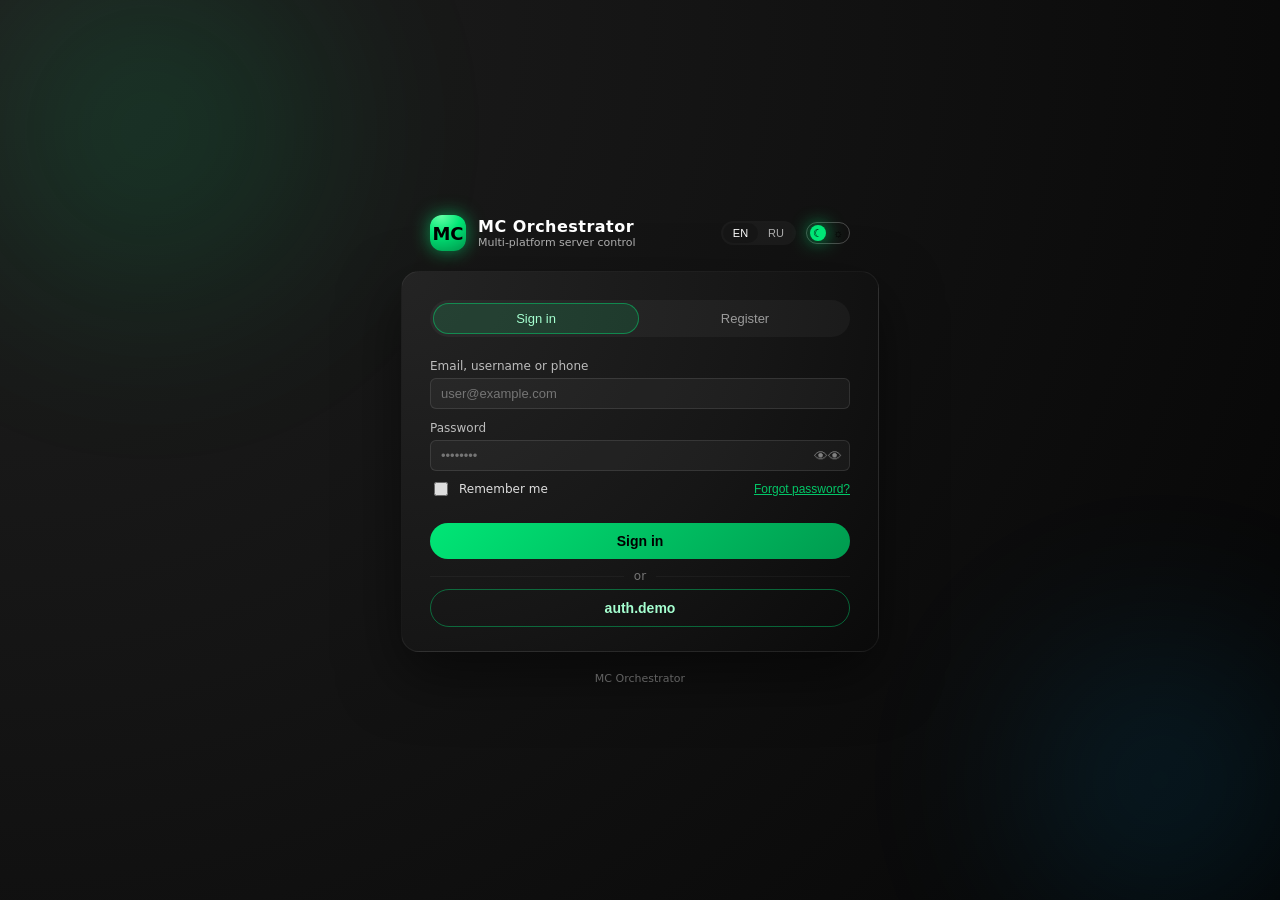
==== commit dde40ee1: "add auth, profile" ====
--- a/auth.html
+++ b/auth.html
@@ -46,7 +46,7 @@
       <!-- LOGIN -->
       <div class="auth-form active" id="tab-login">
         <div class="form-group">
-          <label data-i18n="auth.emailOrPhone">Email or phone</label>
+          <label data-i18n="auth.identity">Email, username or phone</label>
           <input id="l-identity" type="text" placeholder="user@example.com" autocomplete="username" />
         </div>
         <div class="form-group">
@@ -151,13 +151,14 @@
 
     </div>
 
-    <div class="auth-footer" data-i18n="auth.footer">MC Orchestrator · Student diploma edition</div>
+    <div class="auth-footer" data-i18n="auth.footer">MC Orchestrator</div>
   </div>
 
   <div id="toast-container"></div>
 
-  <script src="assets/js/i18n.js"></script>
-  <script src="assets/js/toast.js"></script>
+  <script src="assets/js/core/i18n.js"></script>
+  <script src="assets/js/core/toast.js"></script>
+  <script src="assets/js/core/api.js"></script>
   <script src="assets/js/auth.js"></script>
 </body>
 </html>
--- a/assets/css/styles.css
+++ b/assets/css/styles.css
@@ -540,3 +540,213 @@
   transition: opacity 0.15s;
 }
 .ip-reveal-btn:hover { opacity: 1; }
+
+/* Empty placeholder */
+.placeholder-empty {
+  display: flex;
+  flex-direction: column;
+  align-items: center;
+  justify-content: center;
+  padding: 60px 20px;
+  gap: 10px;
+  text-align: center;
+  opacity: 0.5;
+}
+.placeholder-icon {
+  font-size: 40px;
+  margin-bottom: 6px;
+  filter: grayscale(0.3);
+}
+.placeholder-title {
+  font-size: 15px;
+  font-weight: 600;
+}
+.placeholder-hint {
+  font-size: 12px;
+  max-width: 280px;
+  line-height: 1.6;
+}
+
+/* ── Профиль ── */
+#profile-block { margin-bottom: 28px; }
+
+.profile-header {
+  display: flex;
+  align-items: center;
+  gap: 16px;
+  margin-bottom: 24px;
+}
+.profile-avatar {
+  width: 56px; height: 56px;
+  border-radius: 50%;
+  background: var(--accent, #00e676);
+  color: #000;
+  font-size: 1.5rem;
+  font-weight: 700;
+  display: flex; align-items: center; justify-content: center;
+  flex-shrink: 0;
+}
+.profile-name  { font-size: 1.15rem; font-weight: 600; }
+.profile-role  { font-size: .8rem; opacity: .55; text-transform: uppercase; letter-spacing: .06em; }
+.profile-joined{ font-size: .8rem; opacity: .45; margin-top: 2px; }
+
+.profile-forms {
+  display: grid;
+  grid-template-columns: 1fr 1fr;
+  gap: 16px;
+}
+@media (max-width: 700px) {
+  .profile-forms { grid-template-columns: 1fr; }
+}
+.profile-card {
+  background: var(--card-bg, rgba(255,255,255,.04));
+  border: 1px solid var(--border, rgba(255,255,255,.08));
+  border-radius: 12px;
+  padding: 20px;
+  display: flex;
+  flex-direction: column;
+  gap: 12px;
+}
+.profile-card-title {
+  font-size: .85rem;
+  font-weight: 600;
+  opacity: .6;
+  text-transform: uppercase;
+  letter-spacing: .06em;
+  margin-bottom: 4px;
+}
+
+/* ── Профиль v2 ─────────────────────────────────────── */
+#profile-block { margin-bottom: 24px; }
+
+.profile-hero {
+  display: flex;
+  align-items: center;
+  gap: 20px;
+  padding: 20px 24px;
+  border-radius: var(--radius-lg);
+  margin-bottom: 0;
+}
+body[data-theme="dark"] .profile-hero {
+  background: linear-gradient(to right, #262626 0%, #1a1a1a 30%, #0d0d0d 100%);
+  border: 1px solid rgba(255,255,255,0.05);
+}
+body[data-theme="light"] .skeleton {
+  background: linear-gradient(90deg, #eeeeee 0, #f5f5f5 50%, #eeeeee 100%);
+  background-size: 200% 100%;
+}
+
+/* Аватар */
+.profile-avatar-wrap {
+  position: relative;
+  width: 64px; height: 64px;
+  border-radius: 50%;
+  cursor: pointer;
+  flex-shrink: 0;
+  overflow: hidden;
+  border: 2px solid rgba(0,230,118,0.5);
+  transition: border-color var(--transition-fast), box-shadow var(--transition-fast);
+}
+.profile-avatar-wrap:hover {
+  border-color: var(--accent-green);
+  box-shadow: 0 0 18px rgba(0,230,118,0.35);
+}
+.profile-avatar-wrap.loading { opacity: 0.6; pointer-events: none; }
+
+.profile-avatar-letter {
+  width: 100%; height: 100%;
+  display: flex; align-items: center; justify-content: center;
+  background: radial-gradient(circle at 30% 0, #66ffa6 0, var(--accent-green) 70%);
+  color: #000; font-size: 1.6rem; font-weight: 700;
+}
+.profile-avatar-img {
+  width: 100%; height: 100%;
+  object-fit: cover; display: block;
+}
+.profile-avatar-overlay {
+  position: absolute; inset: 0;
+  background: rgba(0,0,0,0.5);
+  display: flex; align-items: center; justify-content: center;
+  font-size: 18px; opacity: 0;
+  transition: opacity var(--transition-fast);
+  pointer-events: none;
+}
+.profile-avatar-wrap:hover .profile-avatar-overlay { opacity: 1; }
+
+/* Мета */
+.profile-meta { flex: 1; display: flex; flex-direction: column; gap: 3px; }
+.profile-name  { font-size: 1.1rem; font-weight: 600; }
+.profile-role  { font-size: .75rem; opacity: .5; text-transform: uppercase; letter-spacing: .07em; }
+.profile-joined{ font-size: .75rem; opacity: .4; }
+
+/* Кнопки действий */
+.profile-actions { display: flex; gap: 8px; flex-wrap: wrap; }
+.profile-action-btn {
+  border-radius: 999px;
+  padding: 7px 16px;
+  font-size: 12px;
+  cursor: pointer;
+  font-weight: 500;
+  transition: background var(--transition-fast), transform var(--transition-fast), box-shadow var(--transition-fast);
+  border: 1px solid rgba(0,230,118,0.4);
+  background: rgba(0,230,118,0.08);
+  color: #a5ffd0;
+}
+.profile-action-btn:hover {
+  background: rgba(0,230,118,0.18);
+  transform: translateY(-1px);
+  box-shadow: 0 4px 14px rgba(0,230,118,0.2);
+}
+body[data-theme="light"] .profile-action-btn {
+  color: #007a3d;
+  border-color: rgba(0,150,80,0.35);
+  background: rgba(0,150,80,0.07);
+}
+
+.profile-action-btn--danger {
+  border-color: rgba(255,80,80,0.35);
+  background: rgba(255,80,80,0.07);
+  color: #ff8a80;
+}
+.profile-action-btn--danger:hover {
+  background: rgba(255,80,80,0.16);
+  box-shadow: 0 4px 14px rgba(255,80,80,0.18);
+}
+body[data-theme="light"] .profile-action-btn--danger {
+  color: #cc2200;
+  border-color: rgba(204,34,0,0.25);
+  background: rgba(204,34,0,0.05);
+}
+
+/* input-eye-wrap — если ещё нет */
+.input-eye-wrap { position: relative; display: flex; align-items: center; }
+.input-eye-wrap input { flex: 1; padding-right: 36px; }
+.eye-btn {
+  position: absolute; right: 8px;
+  background: transparent; border: none;
+  cursor: pointer; font-size: 15px;
+  opacity: 0.45; padding: 0; color: inherit;
+}
+.eye-btn::before { content: "👁"; }
+
+/* Скелетон */
+.skeleton-wrap { pointer-events: none; }
+.skeleton {
+  border-radius: 8px;
+  background: linear-gradient(90deg, rgba(255,255,255,0.04) 0, rgba(255,255,255,0.10) 50%, rgba(255,255,255,0.04) 100%);
+  background-size: 200% 100%;
+  animation: shimmer 1.4s infinite;
+}
+body[data-theme="light"] .skeleton {
+  background: linear-gradient(90deg, #eeeeee 0, #f5f5f5 50%, #eeeeee 100%);
+  background-size: 200% 100%;
+}
+.skeleton-avatar {
+  width: 64px; height: 64px;
+  border-radius: 50%; flex-shrink: 0;
+}
+.skeleton-text { border-radius: 6px; display: block; }
+@keyframes shimmer {
+  0%   { background-position: -200% 0; }
+  100% { background-position:  200% 0; }
+}
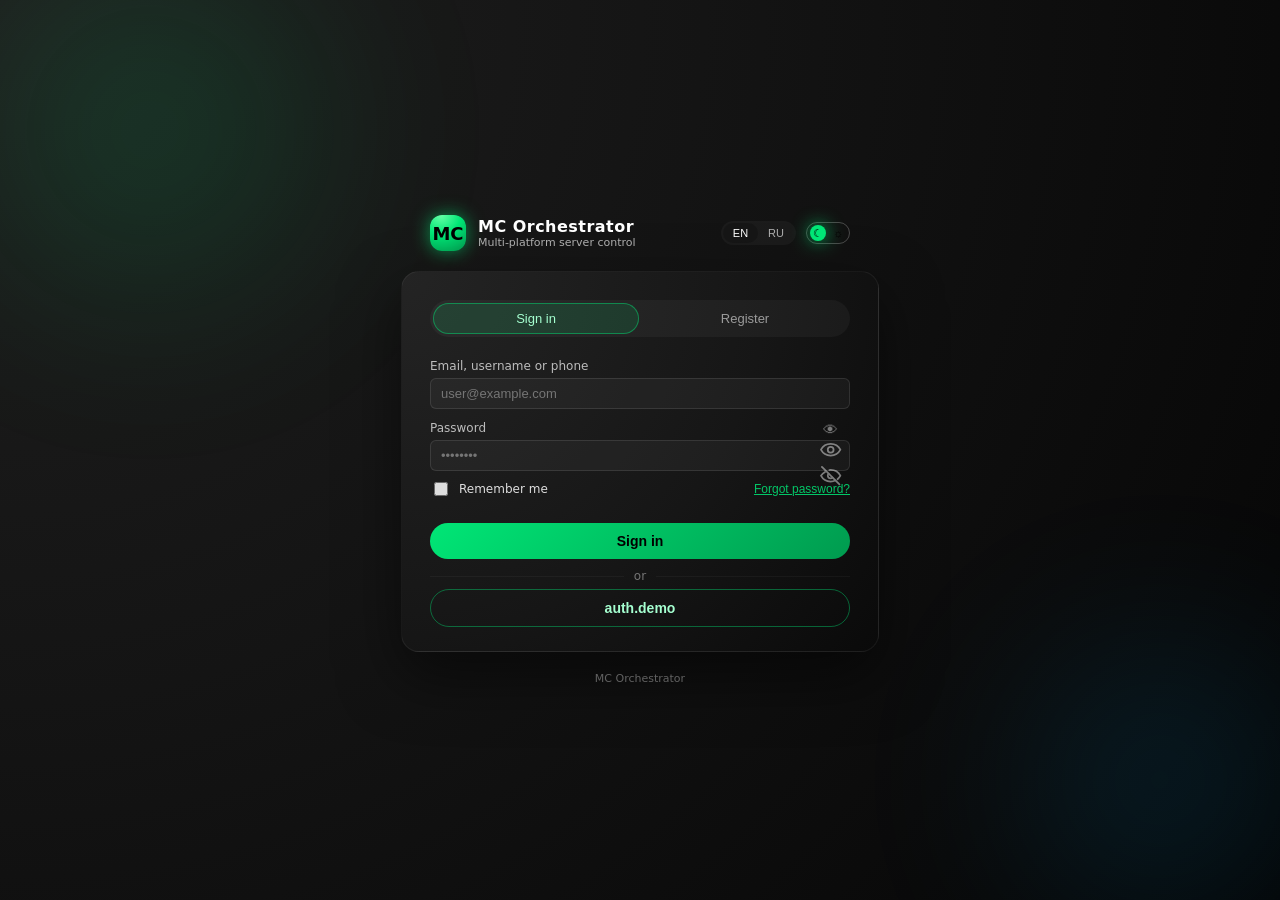
==== commit 39cde8ec: "upd" ====
--- a/auth.html
+++ b/auth.html
@@ -52,8 +52,23 @@
         <div class="form-group">
           <label data-i18n="auth.password">Password</label>
           <div class="input-eye-wrap">
-            <input id="l-password" type="password" placeholder="••••••••" autocomplete="current-password" />
-            <button class="eye-btn" type="button" data-target="l-password" style="opacity:0.45">👁</button>
+            <input id="l-password" class="password-input" type="password" placeholder="••••••••" autocomplete="current-password" data-lpignore="true" data-1p-ignore="true" data-bwignore="true" />
+            <button class="eye-btn" type="button" data-target="l-password" aria-label="Показать пароль" title="Показать пароль">
+              <span class="eye-icon eye-open" aria-hidden="true">
+                <svg viewBox="0 0 24 24" fill="none" xmlns="http://www.w3.org/2000/svg">
+                  <path d="M2 12C3.9 8.4 7.6 6 12 6C16.4 6 20.1 8.4 22 12C20.1 15.6 16.4 18 12 18C7.6 18 3.9 15.6 2 12Z" stroke="currentColor" stroke-width="1.8" stroke-linecap="round" stroke-linejoin="round"/>
+                  <circle cx="12" cy="12" r="3" stroke="currentColor" stroke-width="1.8"/>
+                </svg>
+              </span>
+              <span class="eye-icon eye-off" aria-hidden="true">
+                <svg viewBox="0 0 24 24" fill="none" xmlns="http://www.w3.org/2000/svg">
+                  <path d="M3 3L21 21" stroke="currentColor" stroke-width="1.8" stroke-linecap="round"/>
+                  <path d="M10.6 6.2C11.05 6.07 11.52 6 12 6C16.4 6 20.1 8.4 22 12C21.25 13.42 20.24 14.66 19.04 15.68" stroke="currentColor" stroke-width="1.8" stroke-linecap="round" stroke-linejoin="round"/>
+                  <path d="M6.21 8.21C4.55 9.18 3.13 10.45 2 12C3.9 15.6 7.6 18 12 18C13.73 18 15.36 17.63 16.82 16.97" stroke="currentColor" stroke-width="1.8" stroke-linecap="round" stroke-linejoin="round"/>
+                  <path d="M9.88 9.88C9.37 10.39 9.05 11.1 9.05 11.88C9.05 13.45 10.33 14.72 11.9 14.72C12.68 14.72 13.39 14.41 13.9 13.9" stroke="currentColor" stroke-width="1.8" stroke-linecap="round" stroke-linejoin="round"/>
+                </svg>
+              </span>
+            </button>
           </div>
         </div>
         <div class="auth-row">
@@ -100,8 +115,23 @@
         <div class="form-group">
           <label data-i18n="auth.password">Password</label>
           <div class="input-eye-wrap">
-            <input id="r-password" type="password" placeholder="••••••••" />
-            <button class="eye-btn" type="button" data-target="r-password" style="opacity:0.45">👁</button>
+            <input id="r-password" class="password-input" type="password" placeholder="••••••••" autocomplete="new-password" data-lpignore="true" data-1p-ignore="true" data-bwignore="true" />
+            <button class="eye-btn" type="button" data-target="r-password" aria-label="Показать пароль" title="Показать пароль">
+              <span class="eye-icon eye-open" aria-hidden="true">
+                <svg viewBox="0 0 24 24" fill="none" xmlns="http://www.w3.org/2000/svg">
+                  <path d="M2 12C3.9 8.4 7.6 6 12 6C16.4 6 20.1 8.4 22 12C20.1 15.6 16.4 18 12 18C7.6 18 3.9 15.6 2 12Z" stroke="currentColor" stroke-width="1.8" stroke-linecap="round" stroke-linejoin="round"/>
+                  <circle cx="12" cy="12" r="3" stroke="currentColor" stroke-width="1.8"/>
+                </svg>
+              </span>
+              <span class="eye-icon eye-off" aria-hidden="true">
+                <svg viewBox="0 0 24 24" fill="none" xmlns="http://www.w3.org/2000/svg">
+                  <path d="M3 3L21 21" stroke="currentColor" stroke-width="1.8" stroke-linecap="round"/>
+                  <path d="M10.6 6.2C11.05 6.07 11.52 6 12 6C16.4 6 20.1 8.4 22 12C21.25 13.42 20.24 14.66 19.04 15.68" stroke="currentColor" stroke-width="1.8" stroke-linecap="round" stroke-linejoin="round"/>
+                  <path d="M6.21 8.21C4.55 9.18 3.13 10.45 2 12C3.9 15.6 7.6 18 12 18C13.73 18 15.36 17.63 16.82 16.97" stroke="currentColor" stroke-width="1.8" stroke-linecap="round" stroke-linejoin="round"/>
+                  <path d="M9.88 9.88C9.37 10.39 9.05 11.1 9.05 11.88C9.05 13.45 10.33 14.72 11.9 14.72C12.68 14.72 13.39 14.41 13.9 13.9" stroke="currentColor" stroke-width="1.8" stroke-linecap="round" stroke-linejoin="round"/>
+                </svg>
+              </span>
+            </button>
           </div>
           <div class="password-strength" id="pwd-strength">
             <div class="strength-bar"><div class="strength-fill" id="strength-fill"></div></div>
@@ -111,8 +141,23 @@
         <div class="form-group">
           <label data-i18n="auth.confirmPassword">Confirm password</label>
           <div class="input-eye-wrap">
-            <input id="r-password2" type="password" placeholder="••••••••" />
-            <button class="eye-btn" type="button" data-target="r-password2" style="opacity:0.45">👁</button>
+            <input id="r-password2" class="password-input" type="password" placeholder="••••••••" autocomplete="new-password" data-lpignore="true" data-1p-ignore="true" data-bwignore="true" />
+            <button class="eye-btn" type="button" data-target="r-password2" aria-label="Показать пароль" title="Показать пароль">
+              <span class="eye-icon eye-open" aria-hidden="true">
+                <svg viewBox="0 0 24 24" fill="none" xmlns="http://www.w3.org/2000/svg">
+                  <path d="M2 12C3.9 8.4 7.6 6 12 6C16.4 6 20.1 8.4 22 12C20.1 15.6 16.4 18 12 18C7.6 18 3.9 15.6 2 12Z" stroke="currentColor" stroke-width="1.8" stroke-linecap="round" stroke-linejoin="round"/>
+                  <circle cx="12" cy="12" r="3" stroke="currentColor" stroke-width="1.8"/>
+                </svg>
+              </span>
+              <span class="eye-icon eye-off" aria-hidden="true">
+                <svg viewBox="0 0 24 24" fill="none" xmlns="http://www.w3.org/2000/svg">
+                  <path d="M3 3L21 21" stroke="currentColor" stroke-width="1.8" stroke-linecap="round"/>
+                  <path d="M10.6 6.2C11.05 6.07 11.52 6 12 6C16.4 6 20.1 8.4 22 12C21.25 13.42 20.24 14.66 19.04 15.68" stroke="currentColor" stroke-width="1.8" stroke-linecap="round" stroke-linejoin="round"/>
+                  <path d="M6.21 8.21C4.55 9.18 3.13 10.45 2 12C3.9 15.6 7.6 18 12 18C13.73 18 15.36 17.63 16.82 16.97" stroke="currentColor" stroke-width="1.8" stroke-linecap="round" stroke-linejoin="round"/>
+                  <path d="M9.88 9.88C9.37 10.39 9.05 11.1 9.05 11.88C9.05 13.45 10.33 14.72 11.9 14.72C12.68 14.72 13.39 14.41 13.9 13.9" stroke="currentColor" stroke-width="1.8" stroke-linecap="round" stroke-linejoin="round"/>
+                </svg>
+              </span>
+            </button>
           </div>
         </div>
 
--- a/assets/css/styles.css
+++ b/assets/css/styles.css
@@ -166,7 +166,11 @@
 }
 .badge-pill:hover { background: rgba(0,230,118,0.22); }
 
-.table-card { margin-top: 4px; }
+.table-card { margin-top: 4px; overflow: visible; }
+.table-card .table,
+.table-card tbody,
+.table-card tr,
+.table-card td { overflow: visible; }
 .table { width: 100%; border-collapse: collapse; font-size: 12px; }
 .table th, .table td { padding: 7px 6px; text-align: left; }
 .table th { opacity: 0.7; font-weight: 500; border-bottom: 1px solid rgba(255,255,255,0.08); }
@@ -553,9 +557,14 @@
   opacity: 0.5;
 }
 .placeholder-icon {
-  font-size: 40px;
+  font-size: 34px;
   margin-bottom: 6px;
-  filter: grayscale(0.3);
+  color: rgba(255,255,255,0.42);
+  filter: none;
+  font-weight: 600;
+}
+body[data-theme="light"] .placeholder-icon {
+  color: rgba(0,0,0,0.34);
 }
 .placeholder-title {
   font-size: 15px;
@@ -749,4 +758,1549 @@
 @keyframes shimmer {
   0%   { background-position: -200% 0; }
   100% { background-position:  200% 0; }
-}+}
+
+/* ── Nodes view ─────────────────────────────────── */
+.node-name-cell { display: flex; flex-direction: column; gap: 2px; }
+.node-name      { font-size: 13px; font-weight: 500; }
+.node-desc      { font-size: 11px; opacity: 0.45; }
+
+.nodes-actions-cell { display: flex; align-items: center; gap: 6px; flex-wrap: wrap; }
+
+/* Роль-бейдж */
+.node-role-badge {
+  font-size: 10px; border-radius: 999px;
+  padding: 2px 8px; font-weight: 600;
+  text-transform: uppercase; letter-spacing: 0.05em;
+}
+.node-role-badge--owner  { background: rgba(0,230,118,0.12); color: #a5ffd0; border: 1px solid rgba(0,230,118,0.35); }
+.node-role-badge--admin  { background: rgba(80,160,255,0.12); color: #b3d4ff; border: 1px solid rgba(80,160,255,0.35); }
+.node-role-badge--user   { background: rgba(255,255,255,0.05); color: #bbbbbb; border: 1px solid rgba(255,255,255,0.1); }
+.node-role-badge--viewer { background: rgba(255,255,255,0.05); color: #bbbbbb; border: 1px solid rgba(255,255,255,0.1); }
+
+body[data-theme="light"] .node-role-badge--owner { color: #007a3d; }
+body[data-theme="light"] .node-role-badge--admin { color: #1565c0; }
+
+/* Статус-точка */
+.status-dot {
+  width: 6px; height: 6px; border-radius: 50%;
+  display: inline-block; margin-right: 5px; flex-shrink: 0;
+}
+.status-online     .status-dot { background: #00e676; box-shadow: 0 0 6px rgba(0,230,118,0.8); }
+.status-offline    .status-dot { background: #888; }
+.status-connecting .status-dot {
+  background: #ffea00;
+  animation: blink 1s infinite;
+}
+@keyframes blink {
+  0%, 100% { opacity: 1; }
+  50%       { opacity: 0.2; }
+}
+
+/* ── Nodes: фиксированная высота ячеек — таблица не прыгает ─── */
+#nodes-tbody tr { height: 52px; }
+#nodes-tbody td { vertical-align: middle; }
+
+.nodes-actions-cell {
+  display: flex;
+  align-items: center;
+  gap: 6px;
+  flex-wrap: nowrap;   /* не переносим — не прыгает */
+  min-height: 36px;
+}
+
+/* Фиксированная ширина кнопок — не меняется при смене текста */
+.node-ping-btn    { min-width: 100px !important; text-align: center; }
+.node-delete-btn  { min-width: 100px !important; text-align: center; }
+.node-members-btn { min-width: 110px !important; text-align: center; }
+
+/* ── Выпадающий список участников (тёмная/светлая тема) ─────── */
+.csel-native {
+  border-radius: var(--radius-sm, 6px);
+  border: 1px solid rgba(255,255,255,0.12);
+  background: var(--bg-card, #1e1e2e);
+  color: var(--text-primary, #e0e0e0);
+  padding: 5px 10px;
+  font-size: 12px;
+  outline: none;
+  cursor: pointer;
+  transition: border-color 0.2s;
+}
+.csel-native:hover {
+  border-color: rgba(255,255,255,0.25);
+}
+.csel-native option {
+  background: var(--bg-card, #1e1e2e);
+  color: var(--text-primary, #e0e0e0);
+}
+
+body[data-theme="light"] .csel-native {
+  background: #f5f5f5;
+  border-color: rgba(0,0,0,0.12);
+  color: #1a1a1a;
+}
+body[data-theme="light"] .csel-native option {
+  background: #f5f5f5;
+  color: #1a1a1a;
+}
+
+/* ── Members modal ──────────────────────────────────────────── */
+.member-row {
+  display: flex;
+  align-items: center;
+  gap: 8px;
+  padding: 7px 10px;
+  border-radius: var(--radius-sm, 6px);
+  font-size: 13px;
+}
+body[data-theme="dark"]  .member-row { background: rgba(255,255,255,0.03); }
+body[data-theme="light"] .member-row { background: rgba(0,0,0,0.03); }
+.member-name { flex: 1; font-weight: 500; }
+
+/* ── Node role badges ───────────────────────────────────────── */
+.node-name      { font-size: 13px; font-weight: 500; }
+.node-desc      { font-size: 11px; opacity: 0.45; }
+
+.node-role-badge {
+  font-size: 10px; border-radius: 999px;
+  padding: 2px 8px; font-weight: 600;
+  text-transform: uppercase; letter-spacing: 0.05em;
+  white-space: nowrap;
+}
+.node-role-badge--owner  { background: rgba(0,230,118,0.12); color: #a5ffd0; border: 1px solid rgba(0,230,118,0.35); }
+.node-role-badge--admin  { background: rgba(80,160,255,0.12); color: #b3d4ff; border: 1px solid rgba(80,160,255,0.35); }
+.node-role-badge--user,
+.node-role-badge--viewer { background: rgba(255,255,255,0.05); color: #bbbbbb; border: 1px solid rgba(255,255,255,0.1); }
+
+body[data-theme="light"] .node-role-badge--owner { color: #007a3d; background: rgba(0,150,80,0.08); }
+body[data-theme="light"] .node-role-badge--admin { color: #1565c0; background: rgba(21,101,192,0.08); }
+body[data-theme="light"] .node-role-badge--user,
+body[data-theme="light"] .node-role-badge--viewer { color: #555; background: rgba(0,0,0,0.04); }
+
+/* ── Status dot ─────────────────────────────────────────────── */
+.status-dot {
+  width: 6px; height: 6px; border-radius: 50%;
+  display: inline-block; margin-right: 5px; flex-shrink: 0;
+}
+.status-online  .status-dot { background: #00e676; box-shadow: 0 0 6px rgba(0,230,118,0.8); }
+.status-offline .status-dot { background: #888; }
+.status-connecting .status-dot { background: #ffea00; animation: blink 1s infinite; }
+@keyframes blink { 0%,100%{opacity:1} 50%{opacity:0.2} }
+
+/* ── Select / выпадающий список — тёмная тема ───────────────── */
+select,
+.csel-native {
+  border-radius: var(--radius-sm, 6px);
+  border: 1px solid rgba(255,255,255,0.12);
+  background: #1e1e2e;
+  color: #e0e0e0;
+  padding: 5px 10px;
+  font-size: 13px;
+  outline: none;
+  cursor: pointer;
+  -webkit-appearance: none;
+  appearance: none;
+  background-image: url("data:image/svg+xml,%3Csvg xmlns='http://www.w3.org/2000/svg' width='10' height='6'%3E%3Cpath d='M0 0l5 6 5-6z' fill='%23aaa'/%3E%3C/svg%3E");
+  background-repeat: no-repeat;
+  background-position: right 10px center;
+  padding-right: 28px;
+}
+
+select:hover,
+.csel-native:hover {
+  border-color: rgba(255,255,255,0.25);
+}
+
+select option,
+.csel-native option {
+  background: #1e1e2e !important;
+  color: #e0e0e0 !important;
+}
+
+body[data-theme="light"] select,
+body[data-theme="light"] .csel-native {
+  background: #f5f5f5;
+  background-image: url("data:image/svg+xml,%3Csvg xmlns='http://www.w3.org/2000/svg' width='10' height='6'%3E%3Cpath d='M0 0l5 6 5-6z' fill='%23555'/%3E%3C/svg%3E");
+  background-repeat: no-repeat;
+  background-position: right 10px center;
+  border-color: rgba(0,0,0,0.12);
+  color: #1a1a1a;
+}
+
+body[data-theme="light"] select option,
+body[data-theme="light"] .csel-native option {
+  background: #f5f5f5 !important;
+  color: #1a1a1a !important;
+}
+
+/* ═══════════════════════════════════════════════════════════════
+   NEW COMPONENTS — Dashboard summary, Metrics, Logs, Files,
+   Configs, Backups, Action menu, RCON
+   ═══════════════════════════════════════════════════════════════ */
+
+/* ── action-btn--neutral (neutral action) ─────────────────────── */
+.action-btn--neutral {
+  background: rgba(255,255,255,0.05);
+  border-color: rgba(255,255,255,0.1);
+}
+body[data-theme="dark"]  .action-btn--neutral { color: #cccccc; }
+body[data-theme="light"] .action-btn--neutral { background: rgba(0,0,0,0.04); border-color: rgba(0,0,0,0.1); color: #444; }
+.action-btn--neutral:hover { background: rgba(255,255,255,0.1); }
+body[data-theme="light"] .action-btn--neutral:hover { background: rgba(0,0,0,0.08); }
+
+/* status-error */
+.status-error { background: rgba(255,80,80,0.16); color: #ffb3b3; }
+body[data-theme="light"] .status-error { color: #cc2200; }
+
+/* ── Dashboard summary ─────────────────────────────────────────── */
+.summary-grid {
+  display: grid;
+  grid-template-columns: repeat(auto-fit, minmax(170px, 1fr));
+  gap: 12px;
+  margin-bottom: 20px;
+}
+.summary-card {
+  display: flex; align-items: center; gap: 14px;
+  border-radius: var(--radius-md); padding: 14px 16px;
+  border: 1px solid rgba(255,255,255,0.05);
+}
+body[data-theme="dark"] .summary-card {
+  background: linear-gradient(135deg, #1e1e1e 0%, #141414 100%);
+}
+body[data-theme="light"] .summary-card {
+  background: #fff; border-color: rgba(0,0,0,0.06);
+}
+.summary-card--green { border-color: rgba(0,230,118,0.25) !important; }
+.summary-card--yellow { border-color: rgba(255,234,0,0.25) !important; }
+.summary-card--red { border-color: rgba(255,80,80,0.25) !important; }
+
+.summary-card-icon { font-size: 24px; flex-shrink: 0; }
+.summary-card-title { font-size: 11px; opacity: 0.6; text-transform: uppercase; letter-spacing: 0.05em; }
+.summary-card-value { font-size: 22px; font-weight: 700; line-height: 1.2; }
+.summary-card-sub   { font-size: 11px; opacity: 0.55; }
+
+.dash-section { margin-bottom: 20px; }
+.dash-section-title {
+  font-size: 11px; text-transform: uppercase; opacity: 0.5;
+  letter-spacing: 0.06em; margin-bottom: 10px;
+}
+.roles-list { display: flex; flex-direction: column; gap: 6px; }
+.role-row {
+  display: flex; align-items: center; gap: 10px;
+  padding: 7px 10px; border-radius: var(--radius-sm);
+}
+body[data-theme="dark"]  .role-row { background: rgba(255,255,255,0.03); }
+body[data-theme="light"] .role-row { background: rgba(0,0,0,0.02); }
+.role-node-name { flex: 1; font-size: 13px; }
+
+.quick-links-list { display: flex; flex-direction: column; gap: 6px; }
+.quick-link {
+  padding: 8px 12px; border-radius: var(--radius-sm); font-size: 12px;
+  cursor: pointer; transition: background var(--transition-fast);
+}
+body[data-theme="dark"] .quick-link { background: rgba(255,255,255,0.03); }
+body[data-theme="light"] .quick-link { background: rgba(0,0,0,0.02); }
+.quick-link--error { color: #ffb3b3; border-left: 2px solid rgba(255,80,80,0.6); }
+.quick-link--warn  { color: #ffe57f; border-left: 2px solid rgba(255,234,0,0.6); }
+.quick-link:hover  { background: rgba(255,255,255,0.06); }
+body[data-theme="light"] .quick-link:hover { background: rgba(0,0,0,0.05); }
+
+/* ── Action dropdown menu ──────────────────────────────────────── */
+.action-menu-wrap { position: relative; display: inline-block; }
+.action-menu {
+  display: none; position: absolute; right: 0; top: calc(100% + 4px);
+  min-width: 170px; border-radius: var(--radius-md);
+  z-index: 500; box-shadow: 0 8px 28px rgba(0,0,0,0.5);
+  overflow: hidden;
+}
+.action-menu.open { display: block; }
+body[data-theme="dark"]  .action-menu { background: #252525; border: 1px solid rgba(255,255,255,0.09); }
+body[data-theme="light"] .action-menu { background: #ffffff;  border: 1px solid rgba(0,0,0,0.1); }
+.action-menu-item {
+  padding: 9px 14px; font-size: 12px; cursor: pointer;
+  transition: background var(--transition-fast);
+}
+body[data-theme="dark"]  .action-menu-item { color: #ddd; }
+body[data-theme="light"] .action-menu-item { color: #333; }
+body[data-theme="dark"]  .action-menu-item:hover { background: rgba(255,255,255,0.07); }
+body[data-theme="light"] .action-menu-item:hover { background: rgba(0,0,0,0.05); }
+.action-menu-item--danger { color: #ff8a80 !important; }
+.action-menu-item--danger:hover { background: rgba(255,80,80,0.1) !important; }
+
+/* ── Tab bar ───────────────────────────────────────────────────── */
+.tab-bar {
+  display: flex; gap: 4px; padding: 10px 0 0;
+  border-bottom: 1px solid rgba(255,255,255,0.07); margin-bottom: 14px;
+}
+body[data-theme="light"] .tab-bar { border-bottom-color: rgba(0,0,0,0.06); }
+.tab-btn {
+  padding: 7px 16px; font-size: 13px; border-radius: var(--radius-sm) var(--radius-sm) 0 0;
+  border: none; background: transparent; cursor: pointer;
+  opacity: 0.55; transition: opacity var(--transition-fast), background var(--transition-fast);
+}
+body[data-theme="dark"]  .tab-btn { color: #fff; }
+body[data-theme="light"] .tab-btn { color: #333; }
+.tab-btn.active { opacity: 1; background: rgba(0,230,118,0.08); border: 1px solid rgba(0,230,118,0.35); border-bottom: none; }
+.tab-panel { display: none; }
+.tab-panel.active { display: block; }
+
+/* ── Metrics ───────────────────────────────────────────────────── */
+.metrics-selector { margin-bottom: 14px; }
+.metrics-grid {
+  display: grid; grid-template-columns: repeat(auto-fit, minmax(160px, 1fr));
+  gap: 12px; margin-bottom: 12px;
+}
+.metric-card {
+  border-radius: var(--radius-md); padding: 14px 16px;
+  display: flex; flex-direction: column; gap: 4px;
+  border: 1px solid rgba(255,255,255,0.05);
+}
+body[data-theme="dark"]  .metric-card { background: linear-gradient(135deg, #1c1c1c, #141414); }
+body[data-theme="light"] .metric-card { background: #fff; border-color: rgba(0,0,0,0.06); }
+.metric-card-icon { font-size: 20px; }
+.metric-title { font-size: 11px; opacity: 0.6; text-transform: uppercase; letter-spacing: 0.05em; }
+.metric-value { font-size: 20px; font-weight: 700; }
+.metric-sub   { font-size: 11px; opacity: 0.5; }
+.metric-bar-bg {
+  height: 5px; border-radius: 999px; overflow: hidden;
+  background: rgba(255,255,255,0.08); margin-top: 4px;
+}
+body[data-theme="light"] .metric-bar-bg { background: rgba(0,0,0,0.08); }
+.metric-bar-fill { height: 100%; border-radius: 999px; transition: width 0.4s ease; }
+.metric-pct { font-size: 11px; opacity: 0.55; text-align: right; }
+.metrics-update-time { font-size: 11px; opacity: 0.4; margin-top: 6px; }
+.metrics-mc-status { margin-bottom: 12px; }
+
+/* ── Log viewer ────────────────────────────────────────────────── */
+.logs-toolbar {
+  display: flex; align-items: center; gap: 8px; flex-wrap: wrap;
+  padding: 10px 0; border-bottom: 1px solid rgba(255,255,255,0.06); margin-bottom: 10px;
+}
+body[data-theme="light"] .logs-toolbar { border-bottom-color: rgba(0,0,0,0.06); }
+.logs-status-badge { display: flex; align-items: center; }
+.logs-filter-input {
+  border-radius: var(--radius-sm); border: 1px solid rgba(255,255,255,0.1);
+  background: rgba(255,255,255,0.04); color: inherit;
+  padding: 5px 10px; font-size: 12px; outline: none;
+}
+body[data-theme="light"] .logs-filter-input { background: #f5f5f5; border-color: rgba(0,0,0,0.1); color: #1a1a1a; }
+.logs-filter-input:focus { border-color: var(--accent-green); }
+
+.log-viewer {
+  height: 460px; overflow-y: auto;
+  border-radius: var(--radius-md); padding: 10px 12px;
+  font-family: 'Courier New', Courier, monospace; font-size: 12px;
+  line-height: 1.55;
+}
+body[data-theme="dark"]  .log-viewer { background: #0d0d0d; border: 1px solid rgba(255,255,255,0.06); }
+body[data-theme="light"] .log-viewer { background: #f8f8f8; border: 1px solid rgba(0,0,0,0.08); color: #1a1a1a; }
+
+.log-line { display: flex; gap: 8px; padding: 1px 0; }
+.log-ts    { color: rgba(255,255,255,0.3); white-space: nowrap; font-size: 11px; }
+body[data-theme="light"] .log-ts { color: rgba(0,0,0,0.3); }
+.log-text  { flex: 1; word-break: break-all; white-space: pre-wrap; }
+.log-line--error .log-text { color: #ff8a80; }
+.log-line--warn  .log-text { color: #ffe57f; }
+.log-line--info  .log-text { color: inherit; }
+body[data-theme="light"] .log-line--error .log-text { color: #cc2200; }
+body[data-theme="light"] .log-line--warn  .log-text { color: #8a6000; }
+
+/* ── Configs editor ────────────────────────────────────────────── */
+.configs-layout {
+  display: grid; grid-template-columns: 220px 1fr; gap: 0;
+  min-height: 500px; border-top: 1px solid rgba(255,255,255,0.06);
+}
+body[data-theme="light"] .configs-layout { border-top-color: rgba(0,0,0,0.06); }
+.configs-sidebar {
+  border-right: 1px solid rgba(255,255,255,0.06);
+  padding: 12px 8px; overflow-y: auto; max-height: 560px;
+}
+body[data-theme="light"] .configs-sidebar { border-right-color: rgba(0,0,0,0.06); }
+.configs-section-label { font-size: 10px; text-transform: uppercase; opacity: 0.45; padding: 6px 8px; letter-spacing: 0.06em; }
+.configs-file-list { list-style: none; padding: 0; margin: 0; }
+.config-file-item {
+  padding: 6px 10px; font-size: 12px; border-radius: var(--radius-sm);
+  cursor: pointer; display: flex; align-items: center; gap: 6px;
+  transition: background var(--transition-fast);
+}
+body[data-theme="dark"]  .config-file-item:hover { background: rgba(255,255,255,0.06); }
+body[data-theme="light"] .config-file-item:hover { background: rgba(0,0,0,0.05); }
+.config-file-item.active {
+  background: rgba(0,230,118,0.1); color: #a5ffd0;
+  border-left: 2px solid var(--accent-green);
+}
+body[data-theme="light"] .config-file-item.active { color: #007a3d; }
+
+.configs-editor-area { display: flex; flex-direction: column; }
+.configs-editor-toolbar {
+  display: flex; align-items: center; gap: 10px; padding: 10px 14px;
+  border-bottom: 1px solid rgba(255,255,255,0.06); flex-wrap: wrap;
+}
+body[data-theme="light"] .configs-editor-toolbar { border-bottom-color: rgba(0,0,0,0.06); }
+.configs-file-path { font-size: 12px; font-family: monospace; opacity: 0.7; flex: 1; }
+.configs-dirty-badge {
+  font-size: 11px; padding: 2px 8px; border-radius: 999px;
+  background: rgba(255,165,0,0.15); border: 1px solid rgba(255,165,0,0.5); color: #ffcc80;
+}
+.configs-warning {
+  padding: 8px 14px; font-size: 12px;
+  background: rgba(255,165,0,0.08); border-bottom: 1px solid rgba(255,165,0,0.25); color: #ffcc80;
+}
+.configs-editor {
+  flex: 1; border: none; outline: none; resize: none;
+  padding: 14px 16px; font-family: 'Courier New', Courier, monospace; font-size: 12px;
+  line-height: 1.6; min-height: 400px; background: transparent; color: inherit;
+}
+body[data-theme="dark"]  .configs-editor { background: #0a0a0a; color: #e0e0e0; }
+body[data-theme="light"] .configs-editor { background: #fafafa; color: #1a1a1a; }
+
+/* ── Files view ────────────────────────────────────────────────── */
+.files-toolbar {
+  display: flex; align-items: center; gap: 8px; padding: 10px 0;
+  border-bottom: 1px solid rgba(255,255,255,0.06); flex-wrap: wrap; margin-bottom: 8px;
+}
+body[data-theme="light"] .files-toolbar { border-bottom-color: rgba(0,0,0,0.06); }
+.files-breadcrumbs { display: flex; align-items: center; flex-wrap: wrap; gap: 2px; flex: 1; }
+.breadcrumb-item {
+  font-size: 12px; cursor: pointer; padding: 2px 4px; border-radius: 4px;
+  opacity: 0.65; transition: opacity var(--transition-fast);
+}
+.breadcrumb-item:hover:not(.active) { opacity: 1; text-decoration: underline; }
+.breadcrumb-item.active { opacity: 1; font-weight: 600; }
+.breadcrumb-sep { font-size: 12px; opacity: 0.4; }
+
+.files-shortcuts {
+  display: flex; align-items: center; gap: 6px; flex-wrap: wrap;
+  padding: 6px 0; font-size: 12px; opacity: 0.7; margin-bottom: 6px;
+}
+.shortcut-btn {
+  font-size: 11px; padding: 3px 10px; border-radius: 999px; cursor: pointer;
+  border: 1px solid rgba(255,255,255,0.1); background: rgba(255,255,255,0.04);
+  transition: background var(--transition-fast); color: inherit;
+}
+body[data-theme="light"] .shortcut-btn { border-color: rgba(0,0,0,0.1); background: rgba(0,0,0,0.03); }
+.shortcut-btn:hover { background: rgba(0,230,118,0.1); border-color: rgba(0,230,118,0.4); }
+
+.files-list-wrap { border-radius: var(--radius-md); overflow: hidden; border: 1px solid rgba(255,255,255,0.06); }
+body[data-theme="light"] .files-list-wrap { border-color: rgba(0,0,0,0.07); }
+.files-list-header {
+  display: flex; align-items: center; padding: 7px 12px;
+  font-size: 11px; opacity: 0.55; text-transform: uppercase; letter-spacing: 0.04em;
+  border-bottom: 1px solid rgba(255,255,255,0.06);
+}
+body[data-theme="dark"]  .files-list-header { background: rgba(255,255,255,0.02); }
+body[data-theme="light"] .files-list-header { background: rgba(0,0,0,0.02); border-bottom-color: rgba(0,0,0,0.06); }
+.file-row {
+  display: flex; align-items: center; padding: 7px 12px;
+  border-bottom: 1px solid rgba(255,255,255,0.04); font-size: 12px;
+  transition: background var(--transition-fast);
+}
+body[data-theme="light"] .file-row { border-bottom-color: rgba(0,0,0,0.04); }
+body[data-theme="dark"]  .file-row:hover { background: rgba(255,255,255,0.03); }
+body[data-theme="light"] .file-row:hover { background: rgba(0,0,0,0.02); }
+.file-row:last-child { border-bottom: none; }
+.file-row-size { width: 90px; font-size: 11px; opacity: 0.5; }
+.file-row-actions { width: 120px; display: flex; gap: 4px; justify-content: flex-end; }
+
+/* ── Backups ───────────────────────────────────────────────────── */
+.backups-table { margin-top: 4px; }
+.backup-type-badge {
+  font-size: 10px; padding: 2px 7px; border-radius: 999px; font-weight: 600;
+  text-transform: uppercase; letter-spacing: 0.04em;
+}
+.backup-type-badge--manual { background: rgba(80,160,255,0.12); color: #b3d4ff; border: 1px solid rgba(80,160,255,0.3); }
+.backup-type-badge--auto   { background: rgba(0,230,118,0.1);   color: #a5ffd0; border: 1px solid rgba(0,230,118,0.3); }
+body[data-theme="light"] .backup-type-badge--manual { color: #1565c0; }
+body[data-theme="light"] .backup-type-badge--auto   { color: #007a3d; }
+
+/* ── RCON console ──────────────────────────────────────────────── */
+.rcon-log {
+  height: 280px; overflow-y: auto;
+  border-radius: var(--radius-md); padding: 10px 12px;
+  font-family: 'Courier New', Courier, monospace; font-size: 12px; line-height: 1.55;
+  display: flex; flex-direction: column; gap: 2px;
+}
+body[data-theme="dark"]  .rcon-log { background: #0a0a0a; border: 1px solid rgba(255,255,255,0.07); }
+body[data-theme="light"] .rcon-log { background: #f5f5f5; border: 1px solid rgba(0,0,0,0.08); }
+.rcon-entry { padding: 1px 0; }
+.rcon-cmd      { color: var(--accent-green); }
+.rcon-response { opacity: 0.85; }
+.rcon-error    { color: #ff8a80; }
+
+/* ── Modpack zone ──────────────────────────────────────────────── */
+.modpack-zone {
+  display: flex; flex-direction: column; align-items: center; gap: 4px;
+  padding: 12px; border-radius: var(--radius-md); cursor: pointer;
+  border: 1px dashed rgba(0,230,118,0.3); text-align: center;
+  transition: background var(--transition-fast), border-color var(--transition-fast);
+  font-size: 13px;
+}
+.modpack-zone:hover { background: rgba(0,230,118,0.04); border-color: rgba(0,230,118,0.55); }
+.modpack-hint { font-size: 11px; opacity: 0.55; }
+
+/* ── node-role-badge—manager ───────────────────────────────────── */
+.node-role-badge--manager {
+  background: rgba(255,165,0,0.12); color: #ffcc80;
+  border: 1px solid rgba(255,165,0,0.35);
+}
+body[data-theme="light"] .node-role-badge--manager { color: #8a5000; background: rgba(255,165,0,0.09); }
+
+/* ── light-theme profile hero ─────────────────────────────────── */
+body[data-theme="light"] .profile-hero {
+  background: linear-gradient(to right, #f8f8f8 0%, #ffffff 100%);
+  border: 1px solid rgba(0,0,0,0.06);
+}
+
+/* ── textarea for SSH key ─────────────────────────────────────── */
+textarea {
+  border-radius: var(--radius-sm); border: 1px solid rgba(255,255,255,0.1);
+  background: rgba(255,255,255,0.04); color: inherit;
+  padding: 8px 10px; font-size: 12px; outline: none;
+  transition: border-color var(--transition-fast);
+  width: 100%; box-sizing: border-box;
+}
+body[data-theme="light"] textarea {
+  background: #f5f5f5; border-color: rgba(0,0,0,0.1); color: #1a1a1a;
+}
+textarea:focus { border-color: var(--accent-green); }
+
+/* ── Deploy fields light theme ─────────────────────────────────── */
+body[data-theme="light"] .deploy-fields { border-color: rgba(0,0,0,0.07); background: rgba(0,0,0,0.01); }
+
+
+
+/* ── Compact toolbar select (metrics/logs/configs/files/backups) ─ */
+.toolbar-select.csel-native,
+.toolbar-select select,
+.metrics-selector .toolbar-select {
+  min-height: 34px;
+  height: 34px;
+  padding: 6px 32px 6px 12px;
+  border-radius: 10px;
+  border: 1px solid rgba(255,255,255,0.07);
+  background: linear-gradient(180deg, rgba(255,255,255,0.03), rgba(255,255,255,0.018));
+  color: rgba(255,255,255,0.88);
+  box-shadow: inset 0 1px 0 rgba(255,255,255,0.02);
+  font-size: 12px;
+}
+.toolbar-select.csel-native:hover,
+.toolbar-select select:hover,
+.metrics-selector .toolbar-select:hover {
+  border-color: rgba(255,255,255,0.11);
+  background: linear-gradient(180deg, rgba(255,255,255,0.045), rgba(255,255,255,0.024));
+}
+body[data-theme="light"] .toolbar-select.csel-native,
+body[data-theme="light"] .toolbar-select select,
+body[data-theme="light"] .metrics-selector .toolbar-select {
+  border-color: rgba(0,0,0,0.08);
+  background: linear-gradient(180deg, #f4f4f4, #ececec);
+  color: #222;
+  box-shadow: inset 0 1px 0 rgba(255,255,255,0.92);
+}
+body[data-theme="light"] .toolbar-select.csel-native:hover,
+body[data-theme="light"] .toolbar-select select:hover,
+body[data-theme="light"] .metrics-selector .toolbar-select:hover {
+  border-color: rgba(0,0,0,0.14);
+  background: linear-gradient(180deg, #f8f8f8, #eeeeee);
+}
+.logs-toolbar .toolbar-select,
+.card-header .toolbar-select {
+  min-width: 210px;
+}
+/* ── Server row layout / actions ─────────────────────────────── */
+.server-name-row {
+  display: flex;
+  align-items: flex-start;
+  justify-content: space-between;
+  gap: 10px;
+}
+.server-name-main {
+  min-width: 0;
+  flex: 1;
+}
+.server-actions-cell {
+  display: flex;
+  align-items: center;
+  gap: 5px;
+  flex-wrap: wrap;
+  min-width: 360px;
+}
+.server-actions-cell .action-btn {
+  padding-inline: 8px;
+}
+.server-actions-cell .action-btn {
+  margin-right: 0;
+}
+.action-btn--danger-soft {
+  background: rgba(255,120,120,0.09);
+  border-color: rgba(255,120,120,0.32);
+  color: #ffc1c1;
+}
+body[data-theme="light"] .action-btn--danger-soft {
+  background: rgba(220,50,50,0.06);
+  border-color: rgba(220,50,50,0.18);
+  color: #b3261e;
+}
+.action-btn--danger-soft:hover {
+  background: rgba(255,120,120,0.16);
+}
+
+/* ── Quick recent logs popover ───────────────────────────────── */
+.server-quicklogs-wrap {
+  position: relative;
+  flex-shrink: 0;
+}
+.server-quicklogs-btn {
+  min-width: 34px;
+  width: 34px;
+  height: 28px;
+  padding: 0;
+  line-height: 1;
+  font-size: 15px;
+}
+.quick-log-popover {
+  position: fixed;
+  top: 0;
+  left: 0;
+  width: min(540px, calc(100vw - 40px));
+  border-radius: 14px;
+  overflow: hidden;
+  opacity: 0;
+  pointer-events: none;
+  transform: translateY(-6px) scale(0.98);
+  transform-origin: top left;
+  transition: opacity 0.16s ease, transform 0.16s ease;
+  z-index: 1400;
+  box-shadow: 0 22px 40px rgba(0,0,0,0.45);
+}
+.quick-log-popover.open {
+  opacity: 1;
+  pointer-events: auto;
+  transform: translateY(0) scale(1);
+}
+body[data-theme="dark"] .quick-log-popover {
+  background: #090909;
+  border: 1px solid rgba(255,255,255,0.08);
+}
+body[data-theme="light"] .quick-log-popover {
+  background: #ffffff;
+  border: 1px solid rgba(0,0,0,0.08);
+}
+.quick-log-header {
+  display: flex;
+  align-items: center;
+  justify-content: space-between;
+  gap: 12px;
+  padding: 12px 14px;
+  border-bottom: 1px solid rgba(255,255,255,0.08);
+}
+body[data-theme="light"] .quick-log-header {
+  border-bottom-color: rgba(0,0,0,0.08);
+}
+.quick-log-title {
+  font-size: 12px;
+  font-weight: 600;
+  letter-spacing: 0.03em;
+}
+.quick-log-close {
+  border: none;
+  background: transparent;
+  color: inherit;
+  opacity: 0.72;
+  cursor: pointer;
+  font-size: 18px;
+  line-height: 1;
+}
+.quick-log-body {
+  padding: 0;
+}
+.quick-log-lines {
+  max-height: min(420px, calc(100vh - 140px));
+  overflow: auto;
+  padding: 10px 0;
+  font-family: ui-monospace, SFMono-Regular, Menlo, Monaco, Consolas, monospace;
+  font-size: 11px;
+  line-height: 1.5;
+}
+.quick-log-line {
+  padding: 2px 14px;
+  white-space: pre-wrap;
+  word-break: break-word;
+}
+body[data-theme="dark"] .quick-log-line {
+  color: rgba(255,255,255,0.84);
+}
+body[data-theme="light"] .quick-log-line {
+  color: #1f1f1f;
+}
+.quick-log-lines--loading,
+.quick-log-lines--empty,
+.quick-log-lines--error {
+  padding: 18px 14px;
+  font-family: inherit;
+  font-size: 12px;
+}
+body[data-theme="dark"] .quick-log-lines--loading,
+body[data-theme="dark"] .quick-log-lines--empty {
+  color: rgba(255,255,255,0.62);
+}
+body[data-theme="light"] .quick-log-lines--loading,
+body[data-theme="light"] .quick-log-lines--empty {
+  color: rgba(0,0,0,0.62);
+}
+.quick-log-lines--error {
+  color: #ff9d9d;
+}
+
+.summary-card-icon,
+.nav-link-icon,
+.profile-avatar-overlay span,
+.ip-reveal-btn {
+  filter: grayscale(1) saturate(0);
+}
+
+/* ── Metrics dashboard / charts ───────────────────────────────── */
+.metrics-shell {
+  display: flex;
+  flex-direction: column;
+  gap: 18px;
+}
+.metrics-tabs {
+  margin-bottom: 2px;
+}
+.metrics-toolbar {
+  display: flex;
+  align-items: center;
+  gap: 10px;
+  flex-wrap: wrap;
+  margin-bottom: 14px;
+}
+.metrics-toolbar--server {
+  justify-content: space-between;
+}
+.metrics-range-switcher {
+  display: inline-flex;
+  align-items: center;
+  gap: 6px;
+  padding: 4px;
+  border-radius: 999px;
+  border: 1px solid rgba(255,255,255,0.08);
+  background: rgba(255,255,255,0.03);
+}
+body[data-theme="light"] .metrics-range-switcher {
+  border-color: rgba(0,0,0,0.08);
+  background: rgba(0,0,0,0.03);
+}
+.metrics-range-switcher__btn {
+  border: 0;
+  background: transparent;
+  color: inherit;
+  border-radius: 999px;
+  padding: 7px 12px;
+  font-size: 12px;
+  cursor: pointer;
+  opacity: 0.72;
+  transition: opacity .18s ease, background .18s ease, transform .18s ease;
+}
+.metrics-range-switcher__btn:hover {
+  opacity: 1;
+}
+.metrics-range-switcher__btn.is-active {
+  opacity: 1;
+  background: rgba(0,230,118,0.14);
+  color: #b8ffd8;
+  transform: translateY(-1px);
+}
+body[data-theme="light"] .metrics-range-switcher__btn.is-active {
+  color: #007a3d;
+  background: rgba(0,230,118,0.12);
+}
+.metrics-hero-panel {
+  border: 1px solid rgba(255,255,255,0.06);
+  border-radius: 18px;
+  padding: 18px;
+  margin-bottom: 16px;
+  background:
+    radial-gradient(circle at top left, rgba(0,230,118,0.08), transparent 28%),
+    linear-gradient(180deg, rgba(255,255,255,0.02), rgba(255,255,255,0.01));
+  box-shadow: 0 18px 50px rgba(0,0,0,0.28);
+}
+body[data-theme="light"] .metrics-hero-panel {
+  border-color: rgba(0,0,0,0.06);
+  background:
+    radial-gradient(circle at top left, rgba(0,230,118,0.08), transparent 30%),
+    linear-gradient(180deg, rgba(255,255,255,0.96), rgba(248,248,248,0.98));
+  box-shadow: 0 16px 40px rgba(0,0,0,0.08);
+}
+.metrics-hero-panel__top {
+  display: flex;
+  align-items: flex-start;
+  justify-content: space-between;
+  gap: 16px;
+  margin-bottom: 16px;
+}
+.metrics-hero-panel__eyebrow {
+  font-size: 11px;
+  text-transform: uppercase;
+  letter-spacing: .12em;
+  opacity: .58;
+  margin-bottom: 6px;
+}
+.metrics-hero-panel__title {
+  font-size: 22px;
+  font-weight: 700;
+  line-height: 1.1;
+}
+.metrics-hero-panel__subtitle {
+  margin-top: 6px;
+  font-size: 13px;
+  opacity: .68;
+}
+.metrics-hero-panel__stamp {
+  font-size: 12px;
+  opacity: .74;
+  white-space: nowrap;
+}
+.metrics-hero-grid {
+  display: grid;
+  grid-template-columns: repeat(6, minmax(0, 1fr));
+  gap: 12px;
+}
+.metrics-hero-grid--node {
+  grid-template-columns: repeat(5, minmax(0, 1fr));
+}
+.metric-hero-card {
+  border-radius: 16px;
+  padding: 16px;
+  border: 1px solid rgba(255,255,255,0.06);
+  background: rgba(255,255,255,0.03);
+  min-height: 108px;
+}
+body[data-theme="light"] .metric-hero-card {
+  border-color: rgba(0,0,0,0.06);
+  background: rgba(0,0,0,0.02);
+}
+.metric-hero-card--accent {
+  background: linear-gradient(180deg, rgba(0,230,118,0.08), rgba(255,255,255,0.03));
+  border-color: rgba(0,230,118,0.18);
+}
+body[data-theme="light"] .metric-hero-card--accent {
+  background: linear-gradient(180deg, rgba(0,230,118,0.10), rgba(0,0,0,0.02));
+}
+.metric-hero-card--success {
+  background: linear-gradient(180deg, rgba(0,230,118,0.11), rgba(255,255,255,0.03));
+  border-color: rgba(0,230,118,0.24);
+}
+.metric-hero-card__label {
+  font-size: 11px;
+  text-transform: uppercase;
+  letter-spacing: .08em;
+  opacity: .6;
+  margin-bottom: 12px;
+}
+.metric-hero-card__value {
+  font-size: 24px;
+  font-weight: 700;
+  line-height: 1.1;
+}
+.metric-hero-card__sub {
+  margin-top: 8px;
+  font-size: 12px;
+  opacity: .68;
+}
+.metrics-chart-grid {
+  display: grid;
+  grid-template-columns: repeat(2, minmax(0, 1fr));
+  gap: 16px;
+}
+.metrics-chart-card {
+  border-radius: 18px;
+  padding: 16px;
+  border: 1px solid rgba(255,255,255,0.06);
+  background: linear-gradient(180deg, rgba(255,255,255,0.025), rgba(255,255,255,0.015));
+  box-shadow: 0 10px 30px rgba(0,0,0,0.22);
+}
+body[data-theme="light"] .metrics-chart-card {
+  border-color: rgba(0,0,0,0.06);
+  background: linear-gradient(180deg, rgba(255,255,255,0.96), rgba(248,248,248,0.98));
+  box-shadow: 0 10px 24px rgba(0,0,0,0.07);
+}
+.metrics-chart-card__head {
+  display: flex;
+  align-items: flex-start;
+  justify-content: space-between;
+  gap: 14px;
+  margin-bottom: 12px;
+}
+.metrics-chart-card__eyebrow {
+  font-size: 11px;
+  text-transform: uppercase;
+  letter-spacing: .12em;
+  opacity: .55;
+  margin-bottom: 5px;
+}
+.metrics-chart-card__title {
+  font-size: 18px;
+  font-weight: 700;
+}
+.metrics-chart-card__stat-block {
+  text-align: right;
+}
+.metrics-chart-card__latest {
+  font-size: 24px;
+  font-weight: 700;
+  line-height: 1;
+}
+.metrics-chart-card__delta {
+  margin-top: 6px;
+  font-size: 12px;
+  opacity: .66;
+}
+.metrics-line-chart {
+  height: 220px;
+  border-radius: 14px;
+  overflow: hidden;
+  background: linear-gradient(180deg, rgba(255,255,255,0.025), rgba(255,255,255,0.01));
+}
+body[data-theme="light"] .metrics-line-chart {
+  background: linear-gradient(180deg, rgba(0,0,0,0.015), rgba(0,0,0,0.008));
+}
+.metrics-line-chart__svg {
+  width: 100%;
+  height: 100%;
+}
+.metrics-line-chart__grid {
+  stroke: rgba(255,255,255,0.06);
+  stroke-width: 1;
+}
+.metrics-line-chart__grid--strong {
+  stroke: rgba(255,255,255,0.10);
+}
+body[data-theme="light"] .metrics-line-chart__grid {
+  stroke: rgba(0,0,0,0.06);
+}
+body[data-theme="light"] .metrics-line-chart__grid--strong {
+  stroke: rgba(0,0,0,0.10);
+}
+.metrics-line-chart__line {
+  fill: none;
+  stroke-width: 3;
+  stroke-linecap: round;
+  stroke-linejoin: round;
+}
+.metrics-line-chart__area {
+  opacity: .18;
+}
+.metrics-line-chart__dot {
+  stroke-width: 2;
+}
+.metrics-chart-card--cpu .metrics-line-chart__line,
+.metrics-chart-card--cpu .metrics-line-chart__dot {
+  stroke: #33e07f;
+}
+.metrics-chart-card--cpu .metrics-line-chart__area {
+  fill: #33e07f;
+}
+.metrics-chart-card--ram .metrics-line-chart__line,
+.metrics-chart-card--ram .metrics-line-chart__dot {
+  stroke: #4fb3ff;
+}
+.metrics-chart-card--ram .metrics-line-chart__area {
+  fill: #4fb3ff;
+}
+.metrics-chart-card--disk .metrics-line-chart__line,
+.metrics-chart-card--disk .metrics-line-chart__dot {
+  stroke: #c38bff;
+}
+.metrics-chart-card--disk .metrics-line-chart__area {
+  fill: #c38bff;
+}
+.metrics-chart-card--players .metrics-line-chart__line,
+.metrics-chart-card--players .metrics-line-chart__dot {
+  stroke: #ffd166;
+}
+.metrics-chart-card--players .metrics-line-chart__area {
+  fill: #ffd166;
+}
+.metrics-chart-card--tps .metrics-line-chart__line,
+.metrics-chart-card--tps .metrics-line-chart__dot {
+  stroke: #7ee7ff;
+}
+.metrics-chart-card--tps .metrics-line-chart__area {
+  fill: #7ee7ff;
+}
+.metrics-chart-card--mspt .metrics-line-chart__line,
+.metrics-chart-card--mspt .metrics-line-chart__dot {
+  stroke: #ff9f6e;
+}
+.metrics-chart-card--mspt .metrics-line-chart__area {
+  fill: #ff9f6e;
+}
+.metrics-chart-card__foot,
+.metrics-chart-card__range {
+  display: flex;
+  justify-content: space-between;
+  gap: 12px;
+  flex-wrap: wrap;
+  font-size: 12px;
+  opacity: .66;
+}
+.metrics-chart-card__foot {
+  margin-top: 12px;
+}
+.metrics-chart-card__range {
+  margin-top: 8px;
+}
+.metrics-chart-card__empty {
+  min-height: 220px;
+  display: flex;
+  align-items: center;
+  justify-content: center;
+  text-align: center;
+  border-radius: 14px;
+  background: rgba(255,255,255,0.02);
+  color: rgba(255,255,255,0.58);
+}
+body[data-theme="light"] .metrics-chart-card__empty {
+  background: rgba(0,0,0,0.02);
+  color: rgba(0,0,0,0.58);
+}
+.metrics-history-table-wrap {
+  margin-top: 16px;
+}
+.metrics-history-table__title {
+  font-size: 14px;
+  font-weight: 600;
+  margin-bottom: 10px;
+  opacity: .9;
+}
+@media (max-width: 1400px) {
+  .metrics-hero-grid {
+    grid-template-columns: repeat(3, minmax(0, 1fr));
+  }
+  .metrics-hero-grid--node {
+    grid-template-columns: repeat(3, minmax(0, 1fr));
+  }
+}
+@media (max-width: 1100px) {
+  .metrics-chart-grid {
+    grid-template-columns: 1fr;
+  }
+  .metrics-toolbar--server {
+    justify-content: flex-start;
+  }
+}
+@media (max-width: 780px) {
+  .metrics-hero-grid,
+  .metrics-hero-grid--node {
+    grid-template-columns: repeat(2, minmax(0, 1fr));
+  }
+  .metrics-hero-panel__top {
+    flex-direction: column;
+  }
+  .metrics-range-switcher {
+    width: 100%;
+    justify-content: flex-start;
+    overflow: auto;
+  }
+}
+@media (max-width: 560px) {
+  .metrics-hero-grid,
+  .metrics-hero-grid--node {
+    grid-template-columns: 1fr;
+  }
+  .metric-hero-card__value,
+  .metrics-chart-card__latest {
+    font-size: 20px;
+  }
+}
+
+/* ── Metrics polish fix ───────────────────────────────────────── */
+.metrics-shell--tight {
+  max-width: 1320px;
+  margin: 0 auto;
+}
+.metrics-pane-title-wrap {
+  margin: 4px 0 14px;
+}
+.metrics-pane-title__eyebrow {
+  font-size: 11px;
+  text-transform: uppercase;
+  letter-spacing: 0.08em;
+  opacity: 0.55;
+  margin-bottom: 6px;
+}
+.metrics-pane-title {
+  font-size: 24px;
+  line-height: 1.1;
+  margin: 0;
+}
+.metrics-section-heading {
+  margin: 8px 0 12px;
+}
+.metrics-section-heading--spaced {
+  margin-top: 18px;
+}
+.metrics-section-heading--table {
+  margin-bottom: 10px;
+}
+.metrics-section-heading__eyebrow {
+  font-size: 11px;
+  text-transform: uppercase;
+  letter-spacing: 0.08em;
+  opacity: 0.52;
+  margin-bottom: 6px;
+}
+.metrics-section-heading__title {
+  margin: 0;
+  font-size: 20px;
+  line-height: 1.1;
+}
+.metrics-toolbar {
+  display: flex;
+  align-items: center;
+  gap: 10px;
+  flex-wrap: wrap;
+  margin-bottom: 14px;
+}
+.metrics-control {
+  min-width: 240px;
+}
+.metrics-control--server {
+  min-width: 260px;
+}
+.metrics-button {
+  min-height: 36px;
+  border-radius: 12px;
+  padding: 8px 14px;
+  font-size: 12px;
+  font-weight: 600;
+  cursor: pointer;
+  transition: transform .14s ease, border-color .14s ease, background .14s ease, color .14s ease, box-shadow .14s ease;
+  border: 1px solid transparent;
+}
+.metrics-button:hover { transform: translateY(-1px); }
+.metrics-button:disabled { opacity: .5; cursor: not-allowed; transform: none; }
+body[data-theme="dark"] .metrics-button--ghost {
+  background: linear-gradient(180deg, rgba(255,255,255,0.06), rgba(255,255,255,0.03));
+  border-color: rgba(255,255,255,0.08);
+  color: #e9f4ee;
+}
+body[data-theme="dark"] .metrics-button--ghost:hover {
+  border-color: rgba(0,230,118,0.32);
+  background: linear-gradient(180deg, rgba(0,230,118,0.12), rgba(0,230,118,0.07));
+}
+body[data-theme="dark"] .metrics-button--accent {
+  background: linear-gradient(180deg, rgba(0,230,118,0.24), rgba(0,190,96,0.18));
+  border-color: rgba(0,230,118,0.38);
+  color: #dfffea;
+  box-shadow: inset 0 1px 0 rgba(255,255,255,0.08), 0 8px 18px rgba(0,230,118,0.08);
+}
+body[data-theme="dark"] .metrics-button--accent:hover {
+  background: linear-gradient(180deg, rgba(0,230,118,0.28), rgba(0,190,96,0.22));
+}
+body[data-theme="light"] .metrics-button--ghost {
+  background: linear-gradient(180deg, #ffffff, #f0f3f4);
+  border-color: rgba(0,0,0,0.1);
+  color: #243130;
+}
+body[data-theme="light"] .metrics-button--ghost:hover {
+  border-color: rgba(0,150,80,0.25);
+  background: linear-gradient(180deg, #ffffff, #eef9f3);
+}
+body[data-theme="light"] .metrics-button--accent {
+  background: linear-gradient(180deg, #16d971, #08b55a);
+  border-color: rgba(0,150,80,0.3);
+  color: white;
+  box-shadow: 0 8px 18px rgba(0,170,90,0.16);
+}
+.metrics-range-switcher {
+  display: inline-flex;
+  align-items: center;
+  gap: 6px;
+  padding: 4px;
+  border-radius: 14px;
+}
+body[data-theme="dark"] .metrics-range-switcher {
+  background: rgba(255,255,255,0.03);
+  border: 1px solid rgba(255,255,255,0.06);
+}
+body[data-theme="light"] .metrics-range-switcher {
+  background: rgba(0,0,0,0.03);
+  border: 1px solid rgba(0,0,0,0.08);
+}
+.metrics-range-switcher__btn {
+  min-width: 54px;
+  min-height: 34px;
+  border-radius: 10px;
+  border: 1px solid transparent;
+  padding: 7px 12px;
+  font-size: 12px;
+  font-weight: 600;
+  cursor: pointer;
+  background: transparent;
+  color: inherit;
+  transition: background .14s ease, border-color .14s ease, transform .14s ease;
+}
+.metrics-range-switcher__btn:hover { transform: translateY(-1px); }
+body[data-theme="dark"] .metrics-range-switcher__btn.is-active {
+  background: linear-gradient(180deg, rgba(0,230,118,0.18), rgba(0,190,96,0.12));
+  border-color: rgba(0,230,118,0.32);
+  color: #dfffea;
+}
+body[data-theme="light"] .metrics-range-switcher__btn.is-active {
+  background: linear-gradient(180deg, rgba(0,170,90,0.12), rgba(0,170,90,0.08));
+  border-color: rgba(0,150,80,0.25);
+  color: #04693a;
+}
+.metrics-hero-grid,
+.metrics-hero-grid--node,
+.metrics-hero-grid--compact {
+  grid-template-columns: repeat(auto-fit, minmax(170px, 1fr));
+}
+.metrics-chart-grid {
+  display: grid;
+  grid-template-columns: repeat(2, minmax(0, 1fr));
+  gap: 14px;
+  margin-top: 16px;
+}
+.metrics-chart-card {
+  overflow: hidden;
+}
+.metrics-line-chart {
+  position: relative;
+  height: 244px;
+}
+.metrics-line-chart__svg {
+  width: 100%;
+  height: 100%;
+}
+.metrics-line-chart__grid {
+  stroke: rgba(255,255,255,0.07);
+  stroke-width: 1;
+}
+body[data-theme="light"] .metrics-line-chart__grid {
+  stroke: rgba(0,0,0,0.08);
+}
+.metrics-line-chart__grid--strong {
+  stroke: rgba(255,255,255,0.13);
+}
+body[data-theme="light"] .metrics-line-chart__grid--strong {
+  stroke: rgba(0,0,0,0.14);
+}
+.metrics-line-chart__axis {
+  stroke: rgba(255,255,255,0.18);
+  stroke-width: 1;
+}
+body[data-theme="light"] .metrics-line-chart__axis {
+  stroke: rgba(0,0,0,0.18);
+}
+.metrics-line-chart__axis-label {
+  fill: rgba(255,255,255,0.55);
+  font-size: 11px;
+}
+body[data-theme="light"] .metrics-line-chart__axis-label {
+  fill: rgba(0,0,0,0.55);
+}
+.metrics-chart-hit {
+  fill: transparent;
+  cursor: crosshair;
+}
+.metrics-chart-tooltip--global {
+  position: fixed;
+  z-index: 9999;
+  pointer-events: none;
+  min-width: 150px;
+}
+.metrics-chart-tooltip {
+  padding: 10px 12px;
+  border-radius: 12px;
+  border: 1px solid rgba(255,255,255,0.09);
+  background: rgba(8,12,14,0.96);
+  box-shadow: 0 16px 40px rgba(0,0,0,0.32);
+}
+body[data-theme="light"] .metrics-chart-tooltip {
+  background: rgba(255,255,255,0.97);
+  border-color: rgba(0,0,0,0.1);
+  box-shadow: 0 16px 40px rgba(0,0,0,0.14);
+}
+.metrics-chart-tooltip__title {
+  font-size: 12px;
+  font-weight: 700;
+  margin-bottom: 4px;
+}
+.metrics-chart-tooltip__row {
+  font-size: 12px;
+  opacity: .82;
+}
+.metrics-chart-tooltip__row--strong {
+  font-weight: 700;
+  opacity: 1;
+  margin-top: 3px;
+}
+.metrics-history-table-wrap {
+  margin-top: 16px;
+}
+.metrics-history-scroll {
+  max-height: 360px;
+  overflow: auto;
+  border-radius: 16px;
+  border: 1px solid rgba(255,255,255,0.06);
+  padding: 10px;
+}
+body[data-theme="dark"] .metrics-history-scroll {
+  background: linear-gradient(180deg, rgba(255,255,255,0.02), rgba(255,255,255,0.01));
+}
+body[data-theme="light"] .metrics-history-scroll {
+  background: linear-gradient(180deg, rgba(0,0,0,0.02), rgba(0,0,0,0.01));
+  border-color: rgba(0,0,0,0.08);
+}
+.metrics-history-row {
+  display: grid;
+  grid-template-columns: 190px 1fr;
+  gap: 12px;
+  align-items: start;
+  padding: 10px 12px;
+  border-radius: 12px;
+  margin-bottom: 8px;
+}
+body[data-theme="dark"] .metrics-history-row {
+  background: rgba(255,255,255,0.03);
+}
+body[data-theme="light"] .metrics-history-row {
+  background: rgba(0,0,0,0.03);
+}
+.metrics-history-row:last-child { margin-bottom: 0; }
+.metrics-history-row__time {
+  font-size: 12px;
+  font-weight: 600;
+  opacity: .86;
+}
+.metrics-history-row__values {
+  display: flex;
+  flex-wrap: wrap;
+  gap: 8px;
+}
+.metrics-history-row__values span {
+  display: inline-flex;
+  align-items: center;
+  min-height: 28px;
+  border-radius: 999px;
+  padding: 4px 10px;
+  font-size: 12px;
+}
+body[data-theme="dark"] .metrics-history-row__values span {
+  background: rgba(0,0,0,0.22);
+  border: 1px solid rgba(255,255,255,0.06);
+}
+body[data-theme="light"] .metrics-history-row__values span {
+  background: rgba(255,255,255,0.78);
+  border: 1px solid rgba(0,0,0,0.08);
+}
+.metrics-history-scroll,
+.metrics-history-scroll * {
+  scrollbar-width: thin;
+  scrollbar-color: rgba(0,230,118,0.45) transparent;
+}
+.metrics-history-scroll::-webkit-scrollbar,
+.metrics-history-scroll *::-webkit-scrollbar {
+  width: 6px;
+  height: 6px;
+}
+.metrics-history-scroll::-webkit-scrollbar-track,
+.metrics-history-scroll *::-webkit-scrollbar-track {
+  background: transparent;
+}
+.metrics-history-scroll::-webkit-scrollbar-thumb,
+.metrics-history-scroll *::-webkit-scrollbar-thumb {
+  background: rgba(0,230,118,0.45);
+  border-radius: 999px;
+}
+.metrics-history-scroll::-webkit-scrollbar-thumb:hover,
+.metrics-history-scroll *::-webkit-scrollbar-thumb:hover {
+  background: rgba(0,230,118,0.75);
+}
+body[data-theme="light"] .metrics-history-scroll,
+body[data-theme="light"] .metrics-history-scroll * {
+  scrollbar-color: rgba(0,150,80,0.35) transparent;
+}
+body[data-theme="light"] .metrics-history-scroll::-webkit-scrollbar-thumb,
+body[data-theme="light"] .metrics-history-scroll *::-webkit-scrollbar-thumb {
+  background: rgba(0,150,80,0.35);
+}
+@media (max-width: 1100px) {
+  .metrics-chart-grid { grid-template-columns: 1fr; }
+}
+@media (max-width: 860px) {
+  .metrics-history-row { grid-template-columns: 1fr; }
+  .metrics-toolbar { align-items: stretch; }
+}
+
+/* ── Metrics + Logs final polish ─────────────────────────────── */
+.content,
+.view.active,
+#logs-container,
+#metrics-container {
+  min-height: 0;
+}
+
+/* compact icon tabs for metrics */
+.metrics-tabs--compact {
+  display: inline-flex;
+  align-items: center;
+  gap: 8px;
+  margin: 0 0 10px auto;
+  width: max-content;
+  padding: 6px;
+  border-radius: 16px;
+}
+body[data-theme="dark"] .metrics-tabs--compact {
+  background: rgba(255,255,255,0.03);
+  border: 1px solid rgba(255,255,255,0.06);
+}
+body[data-theme="light"] .metrics-tabs--compact {
+  background: rgba(0,0,0,0.03);
+  border: 1px solid rgba(0,0,0,0.08);
+}
+.metrics-tab-btn {
+  min-width: 40px;
+  min-height: 40px;
+  padding: 0;
+  border-radius: 12px;
+  display: inline-flex;
+  align-items: center;
+  justify-content: center;
+  font-size: 0;
+  line-height: 1;
+}
+.metrics-tab-btn__icon {
+  font-size: 17px;
+  line-height: 1;
+}
+body[data-theme="dark"] .metrics-tab-btn {
+  background: transparent;
+  color: #dfffea;
+  border: 1px solid transparent;
+}
+body[data-theme="dark"] .metrics-tab-btn:hover {
+  background: rgba(255,255,255,0.04);
+  border-color: rgba(255,255,255,0.08);
+}
+body[data-theme="dark"] .metrics-tab-btn.is-active {
+  background: linear-gradient(180deg, rgba(0,230,118,0.18), rgba(0,190,96,0.12));
+  border-color: rgba(0,230,118,0.34);
+  box-shadow: inset 0 1px 0 rgba(255,255,255,0.06), 0 8px 16px rgba(0,230,118,0.08);
+}
+body[data-theme="light"] .metrics-tab-btn {
+  background: transparent;
+  color: #214235;
+  border: 1px solid transparent;
+}
+body[data-theme="light"] .metrics-tab-btn:hover {
+  background: rgba(0,0,0,0.04);
+  border-color: rgba(0,0,0,0.08);
+}
+body[data-theme="light"] .metrics-tab-btn.is-active {
+  background: linear-gradient(180deg, rgba(0,170,90,0.12), rgba(0,170,90,0.08));
+  border-color: rgba(0,150,80,0.25);
+}
+.metrics-pane-title-wrap { display: none !important; }
+
+/* logs layout: full-height panel with inner scrolling */
+#logs-container {
+  display: flex;
+  flex-direction: column;
+}
+.logs-card {
+  display: flex;
+  flex-direction: column;
+  min-height: calc(100vh - 168px);
+  max-height: calc(100vh - 168px);
+  overflow: hidden;
+}
+.logs-card .card-header,
+.logs-toolbar {
+  flex: 0 0 auto;
+}
+.log-viewer {
+  flex: 1 1 auto;
+  min-height: 0;
+  height: auto;
+  max-height: none;
+  overflow: auto;
+}
+body[data-theme="dark"] .log-viewer {
+  background: #080a0b;
+  border-color: rgba(255,255,255,0.06);
+}
+body[data-theme="light"] .log-viewer {
+  background: #f7f9f8;
+  border-color: rgba(0,0,0,0.08);
+}
+
+/* dark/light scrollbars for root, logs and metrics history */
+html,
+body,
+.log-viewer,
+.metrics-history-scroll {
+  scrollbar-width: thin;
+}
+body[data-theme="dark"],
+body[data-theme="dark"] .log-viewer,
+body[data-theme="dark"] .metrics-history-scroll {
+  scrollbar-color: rgba(0,230,118,0.48) #0c1110;
+}
+body[data-theme="light"],
+body[data-theme="light"] .log-viewer,
+body[data-theme="light"] .metrics-history-scroll {
+  scrollbar-color: rgba(0,150,80,0.38) #edf2ef;
+}
+html::-webkit-scrollbar,
+body::-webkit-scrollbar,
+.log-viewer::-webkit-scrollbar,
+.metrics-history-scroll::-webkit-scrollbar {
+  width: 8px;
+  height: 8px;
+}
+body[data-theme="dark"]::-webkit-scrollbar-track,
+body[data-theme="dark"] .log-viewer::-webkit-scrollbar-track,
+body[data-theme="dark"] .metrics-history-scroll::-webkit-scrollbar-track,
+html::-webkit-scrollbar-track {
+  background: #0c1110;
+}
+body[data-theme="light"]::-webkit-scrollbar-track,
+body[data-theme="light"] .log-viewer::-webkit-scrollbar-track,
+body[data-theme="light"] .metrics-history-scroll::-webkit-scrollbar-track {
+  background: #edf2ef;
+}
+body[data-theme="dark"]::-webkit-scrollbar-thumb,
+body[data-theme="dark"] .log-viewer::-webkit-scrollbar-thumb,
+body[data-theme="dark"] .metrics-history-scroll::-webkit-scrollbar-thumb,
+html::-webkit-scrollbar-thumb {
+  background: rgba(0,230,118,0.48);
+  border-radius: 999px;
+}
+body[data-theme="light"]::-webkit-scrollbar-thumb,
+body[data-theme="light"] .log-viewer::-webkit-scrollbar-thumb,
+body[data-theme="light"] .metrics-history-scroll::-webkit-scrollbar-thumb {
+  background: rgba(0,150,80,0.38);
+  border-radius: 999px;
+}
+body[data-theme="dark"]::-webkit-scrollbar-thumb:hover,
+body[data-theme="dark"] .log-viewer::-webkit-scrollbar-thumb:hover,
+body[data-theme="dark"] .metrics-history-scroll::-webkit-scrollbar-thumb:hover,
+html::-webkit-scrollbar-thumb:hover {
+  background: rgba(0,230,118,0.72);
+}
+body[data-theme="light"]::-webkit-scrollbar-thumb:hover,
+body[data-theme="light"] .log-viewer::-webkit-scrollbar-thumb:hover,
+body[data-theme="light"] .metrics-history-scroll::-webkit-scrollbar-thumb:hover {
+  background: rgba(0,150,80,0.6);
+}
+
+@media (max-width: 860px) {
+  .logs-card {
+    min-height: calc(100vh - 148px);
+    max-height: calc(100vh - 148px);
+  }
+}
--- a/assets/css/auth.css
+++ b/assets/css/auth.css
@@ -122,15 +122,9 @@
 
 .phone-wrap input { flex: 1; }
 
-/* Eye button */
+/* Native password reveal */
 .input-eye-wrap { position: relative; }
-.input-eye-wrap input { width: 100%; box-sizing: border-box; padding-right: 36px; }
-.eye-btn {
-  position: absolute; right: 8px; top: 50%; transform: translateY(-50%);
-  background: transparent; border: none; cursor: pointer;
-  font-size: 14px; opacity: 0.5; padding: 0; line-height: 1;
-}
-.eye-btn:hover { opacity: 1; }
+.input-eye-wrap input { width: 100%; box-sizing: border-box; padding-right: 42px; }
 
 /* Password strength */
 .password-strength { display: flex; align-items: center; gap: 8px; margin-top: 5px; }
